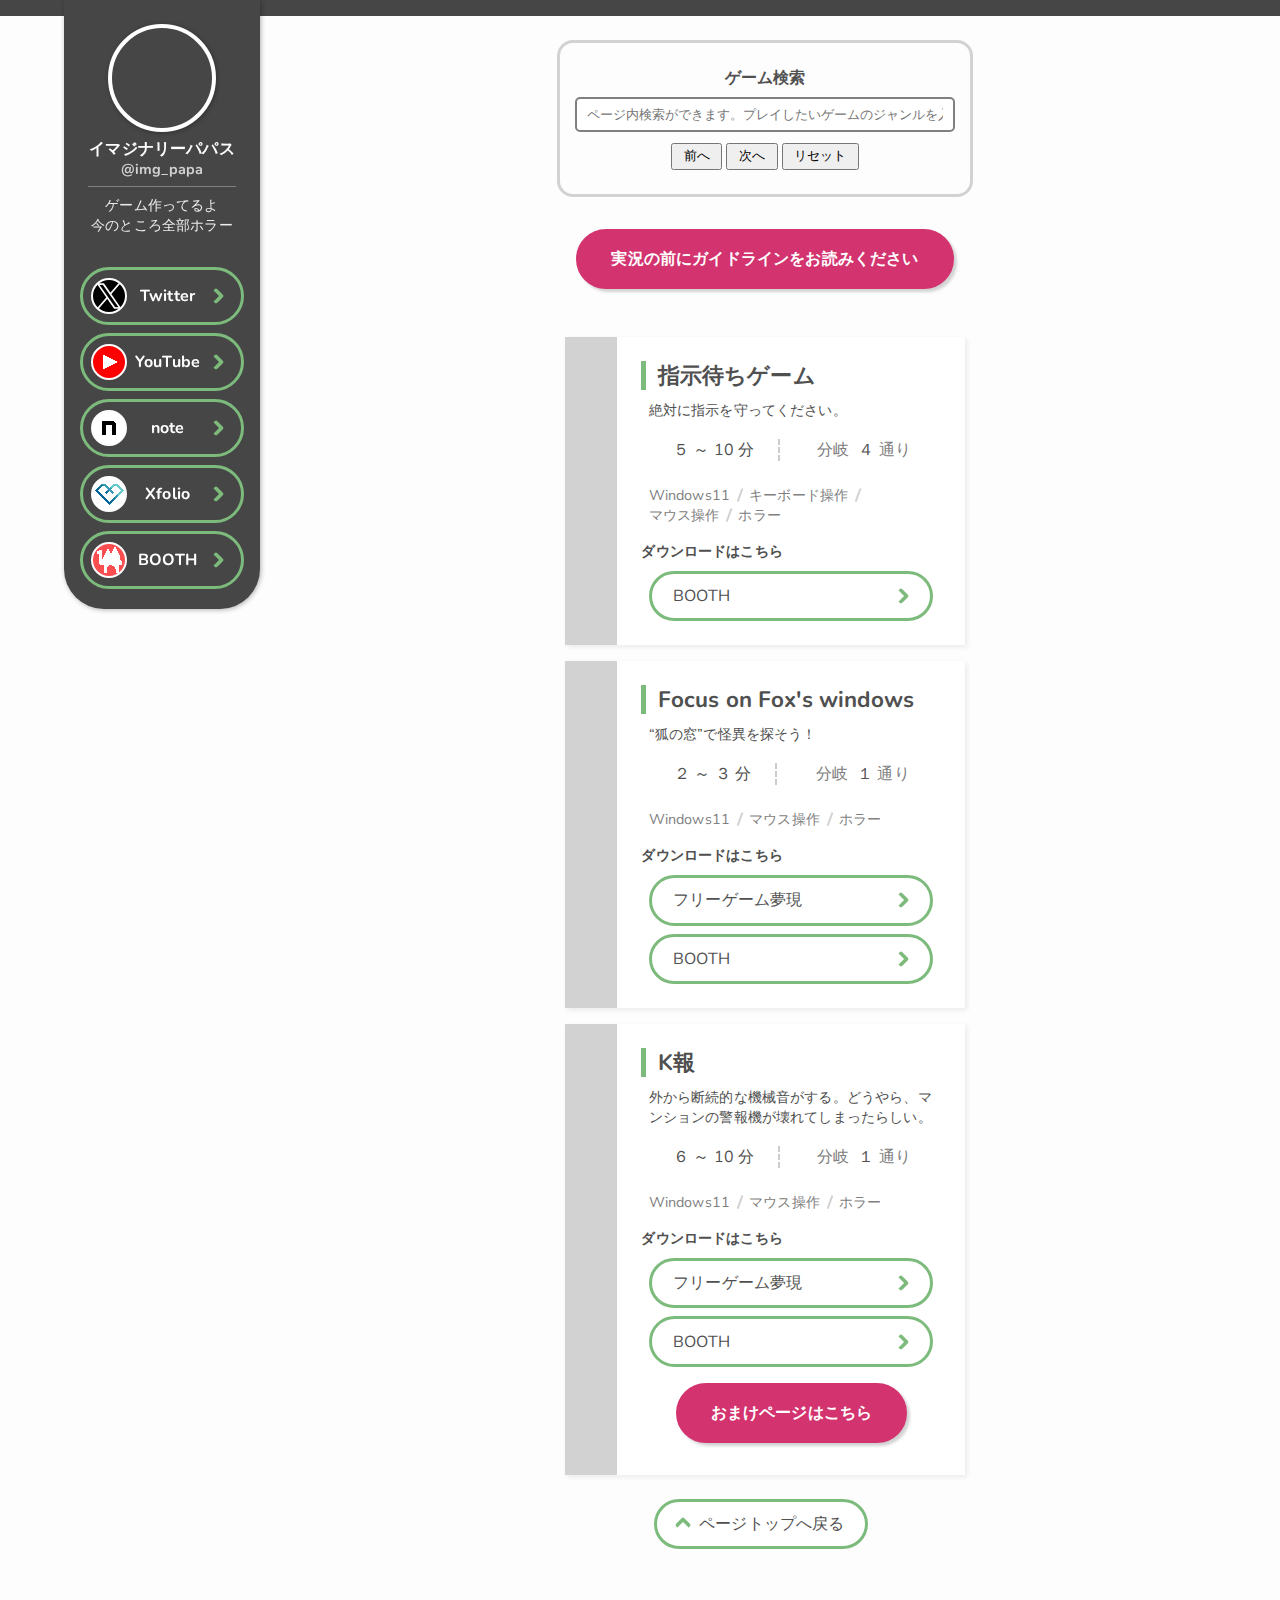
==== index.html @ 30414af4 "Update index.html" ====
<!DOCTYPE html>
<html lang="ja">
<head>
<title>イマジナリーパパス - フリーゲーム総合ガイドライン</title>
<meta charset="utf-8">
<meta name="viewport" content="widrh=device-widrh,initial-scale=1">
<link rel="stylesheet" href="common.css">
<style>
    
    /*@import url('https://fonts.googleapis.com/css2?family=Darumadrop+One&display=swap');*/
    
    * {
        margin: 0;
        padding: 0;
        list-style: none;
    }
    aaa {
        line-height: 1.6;
        letter-spacing: 0.05em;
        font-family: "Montserrat", sans-serif;
        font-optical-sizing: auto;
        font-style: normal;
        font-size: 0.98em;
        color: var(--c-black);
    }
    
    /* 共通設定 */
    
    .tag {
        display: flex;
        align-items: center;
    }
    header h1:before,
    main h2:before {
        content: "";
        display: block;
    }
    
    body {
        text-align: center;
        color: var(--c-font);
    }
    
    #wrap {
        margin: auto;
        border-top: 1em solid var(--c-dark);
    }
    
    header,
    header h1:before {
        box-shadow: 1px 1px 5px rgba(0,0,0,0.3);
    }
    header {
        max-width: 200px;
        padding: 1em 1em 1.3em;
        border-radius: 0 0 40px 40px;
        background: var(--c-dark);
    }
    header hgroup {
        margin: 0 0.5em 2em;
    }
    header h1 {
        line-height: 1.2em;
        font-size: 1em;
        color: var(--c-base);
    }
    header h1:before {
        width: 100px;
        height: 100px;
        margin: 0.5em auto;
        border: 4px solid #fff;
        border-radius: 100px;
        background-image: url(img/myicon_sns.png);
        background-size: 100%;
        background-repeat: no-repeat;
        background-position: center center;
    }
    header h2 {
        margin-bottom: 0.5em;
        font-size: 0.9em;
        color: var(--c-gray);
    }
    header hgroup p {
        padding-top: 0.5em;
        border-top: 1px solid var(--c-dk-gray);
        font-size: 0.9em;
        color: var(--c-lt-gray);
    }
    header a {
        color: #fff;
    }
    
    main {
        max-width: 1200px;
    }
    main h2 {
        margin: 2em 1em 1em;
    }
    main h2 span {
        margin: 2px;
        padding: 0 0.35em 0.25em;
        width: 50px;
        height: 50px;
        border-radius: 5px;
        line-height: 1em;
        font-size: 1.2em;
        font-weight: normal;
        font-family: "Darumadrop One", sans-serif;
        color: var(--c-base);
        background: var(--c-font);
    }
    
    main h3 {
        font-size: 1em;
        margin-bottom: 0.5em;
    }
    
    
    /* games 内 */
    
    #games article {
        display: flex;
        justify-content: flex-end;
        margin: 1em;
        text-align: left;
        box-shadow: 2px 2px 5px var(--c-lt-gray);
        background: var(--c-gray);
        background-size: auto 100%;
        background-repeat: no-repeat;
        background-position: top left;
    }
    #games article > section {
        flex: 0 0 300px;
        padding: 1.5em 1.5em 1em;
        background: #fff;
    }
    #games article h3 {
        margin-bottom: 0.3em;
        padding: 0 0.5em;
        line-height: 1.3em;
        font-size: 1.4em;
        border-left: 5px solid var(--c-main);
    }
    #games hgroup p {
        padding: 0.2em 0.5em;
        font-size: 0.9em;
    }
    #games a {
        text-decoration: none;
    }
    
    
    /* games内専用タグ */
    
    .search {
        margin: 1.5em 0.5em 1em;
        padding: 1.5em 0.5em;
        border: 3px solid var(--c-gray);
        border-radius: 1em;
    }
    input[type="text"] {
        display: inline-block;
        width: 90%;
        margin: 0 auto 0.8em;
        padding: 0.6em 0.8em;
        border: 2px solid var(--c-dk-gray);
        border-radius: 5px;
    }
    button {
        padding: 0.2em 0.8em;
    }
    
    .flex {
        display: flex;
        justify-content: space-around;
        margin: 0.2em 0 0;
        padding: 0.5em 1.5em 0.5em 0;
    }
    .flex p:first-child {
        border-right: 2px dashed #ccc;
        padding-right: 1.5em;
    }
    
    .time,
    .ending {
        margin: 0.3em;
        background-repeat: no-repeat;
        background-size: 16px;
        background-position: left center;
    }
    .time {
        padding-left: 25px;
        background-image: url(img/icon_time.png);
    }
    .ending {
        display: block;
        padding-left: 24px;
        background-image: url(img/icon_route.png);
    }
    .ending:before,
    .ending:after {
        display: inline-block;
        font-weight: normal;
        color: var(--c-dk-gray);
    }
    .ending:before {
        content: "分岐";
        margin-right: 0.5em;
        transform: scale(1,1);
    }
    .ending:after {
        content: "通り";
        margin-left: 0.3em;
    }
    
    .tag {
        flex-wrap: wrap;
        margin: 0.8em 0.5em;
        color: var(--c-dk-gray);
        font-size: 0.9em;
    }
    .tag li:not(:last-child):after {
        content: "";
        display: inline-block;
        width: 1.8px;
        height: 1em;
        position: relative;
        top: -1.5px;
        transform: rotate(20deg);
/*      width: 6px;
        height: 6px;
        border-radius: 2em;
*/      vertical-align: middle;
        margin: 0 0.6em;
        background: var(--c-gray);
    }
    
    .dl {
        margin-top: 1em;
    }
    .dl:before {
        content: "ダウンロードはこちら";
        display: block;
        margin-bottom: 0.7em;
        font-weight: bold;
        font-size: 0.9em;
    }
    
    .center {
        margin: 1em 0.5em;
        text-align: center;
    }
    
    /* PC向け */
    @media (min-width: 750px) {

        #wrap {
            display: flex;
            flex-wrap: wrap;
            justify-content: center;
            align-items: stretch;
            align-content: flex-start;
            margin: auto;
        }
        main {
            margin-left: 250px;
        }
        header {
            position: fixed;
            top: 0;
            left: 5%;
        }
        
    }
    
    /* スマートフォン向け */
    @media (max-width: 749px) {
        
        header, main {
                margin: auto;
        }
        
    }
    
    
    /* ここから下は以下のサイト様で配布されているスクリプトを利用させていただいております。
    
    【みんなの知識 ちょっと便利帳】
    https://www.benricho.org/Tips/ctrl_F/highlight_inpage/
    
    ページ内検索を自サイトに設置する方法 - How to Implement In-Page Search on Your Web Page. ヒットしたテキストをハイライト表示・対象の文字へスクロール
    
    */
    
    .highlight {
        font-weight: bold;
        color: var(--c-accent);
        background-color: #ffff99;
        margin: 0 0.3em;
        padding: 0.3em 0.6em;
    }
    .current {
        outline: 2px solid var(--c-accent);
    }
    
</style>
</head>
<body>
    
    <div id="wrap">

        <header>
            
            <hgroup>
                <h1>イマジナリーパパス</h1>
                <h2>@img_papa</h2>
                <p>ゲーム作ってるよ<br>今のところ全部ホラー</p>
            </hgroup>
            
            <nav>
                
                <a href="https://x.com/img_papa" target="_blank" class="link_i">
                    <div class="icon" style="background-image:url('img/logo-twitter_white.png')"></div>
                    <p>Twitter</p>
                </a>

                <a href="https://www.youtube.com/@img_papa" target="_blank" class="link_i">
                    <div class="icon" style="background-image:url('img/links_icon_youtube.png')"></div>
                    <p>YouTube</p>
                </a>

                <a href="https://note.com/img_papa" target="_blank" class="link_i">
                    <div class="icon" style="background-image:url('img/links_icon_note.png')"></div>
                    <p>note</p>
                </a>
                
                <a href="https://xfolio.jp/portfolio/img_papa" target="_blank" class="link_i">
                    <div class="icon" style="background-image:url('img/links_icon_xfolio.png')"></div><p>Xfolio</p>
                </a>
                
                <a href="https://img-papa.booth.pm/" target="_blank" class="link_i">
                    <div class="icon" style="background-image:url('img/links_icon_booth.png')"></div>
                    <p>BOOTH</p>
                </a>
            </nav>
            
        </header>

        <main>
            
            <!--h2><span>ゲ</span><span>ー</span><span>ム</span></h2-->
            
            <section class="search">
                <h3>ゲーム検索</h3>
                <input type="text" id="searchTerm" placeholder="ページ内検索ができます。プレイしたいゲームのジャンルを入力してください。">
                <button onclick="nextHighlight()">前へ</button>
                <button onclick="previousHighlight()">次へ</button>
                <button onclick="resetSearch()">リセット</button>
            </section>
            
            <section>
                <a href="https://img-papa.github.io/games/guide.html" target="_blank" class="link_sp" style="margin:1em auto 2em;">実況の前にガイドラインをお読みください</a>
            </section>
            
            <div id="games">
                
                <article>
                    <section>
                        
                        <hgroup>
                            <h3>指示待ちゲーム</h3>
                            <p>絶対に指示を守ってください。</p>
                        </hgroup>
                        
                        <div class="flex">
                            <p class="time">５ ～ 10 分</p>
                            <p class="ending">４</p>
                        </div>
                        
                        <ul class="tag">
                            <li>Windows11</li><li>キーボード操作</li><li>マウス操作</li><li>ホラー</li>
                        </ul>
                        
                        <ul class="dl">
                            <li><a href="https://img-papa.booth.pm/items/6409614" target="_blank" class="link_r">BOOTH</a></li>
                        </ul>
                        
                    </section>
                </article>

                <article style="background-image:url(img/games_fofw.png);">
                    <section>
                        <hgroup>
                            <h3>Focus on Fox's windows</h3>
                            <p>“狐の窓”で怪異を探そう！</p>
                        </hgroup>
                        
                        <div class="flex">
                            <p class="time">２ ～ ３ 分</p>
                            <p class="ending">１</p>
                        </div>
                        
                        <ul class="tag">
                            <li>Windows11</li><li>マウス操作</li><li>ホラー</li>
                        </ul>
                        <ul class="dl">
                            <li><a href="https://freegame-mugen.jp/adventure/game_13163.html" target="_blank" class="link_r">フリーゲーム夢現</a></li>
                            <li><a href="https://img-papa.booth.pm/items/6409614" target="_blank" class="link_r">BOOTH</a></li>
                        </ul>
                    </section>
                </article>

                <article style="background-image:url(img/games_k-alert.png);">
                    <section>
                        
                        <hgroup>
                            <h3>K報</h3>
                            <p>外から断続的な機械音がする。どうやら、マンションの警報機が壊れてしまったらしい。</p>
                        </hgroup>
                        
                        <div class="flex">
                            <p class="time">６ ～ 10 分</p>
                            <p class="ending">１</p>
                        </div>
                        
                        <ul class="tag">
                            <li>Windows11</li><li>マウス操作</li><li>ホラー</li>
                        </ul>
                        
                        <ul class="dl">
                            <li><a href="https://freegame-mugen.jp/adventure/game_13045.html" target="_blank" class="link_r">フリーゲーム夢現</a></li>
                            <li><a href="https://img-papa.booth.pm/items/6272406" target="_blank" class="link_r">BOOTH</a></li>
                        </ul>
                        
                        <p class="center">
                            <a href="https://img-papa.github.io/games/alert/" target="_blank" class="link_sp">おまけページはこちら</a>
                        </p>
                        
                    </section>
                </article>
            </div>
            
            <a href="#" class="link_t" style="margin-bottom:5em;">ページトップへ戻る</a>
            
        </main>
        
    </div>
    
    
    
    
    
    
    
    
    
    
<script>
    let highlights = [];            // ハイライトされた要素を格納する配列
    let currentIndex = -1;          // 現在のハイライト位置を示すインデックス
    let lastSearchTerm = '';        // 最後に検索された語句を保持する変数
    let searchTimer = null;         // 入力変更後に検索を遅延させるためのタイマー
    let isComposing = false;        // 入力中の状態を保持
    let caseSensitive = false;      // 大文字小文字の区別フラグ（デフォルトは区別しない）

    /**
     * 特殊文字をエスケープする関数
     * @param {string} string - エスケープする文字列
     * @returns {string} - エスケープされた文字列
     */
    function escapeRegExp(string) {
        return string.replace(/[.*+?^${}()|[\]\\]/g, '\\$&');
    }

    /**
     * 検索を実行し、マッチしたテキストをハイライトする関数
     * @param {string} searchTerm - 検索語
     */
    function search(searchTerm) {
        if (!searchTerm || searchTerm === lastSearchTerm) return;

        lastSearchTerm = searchTerm;
        resetHighlights();

        searchTerm = escapeRegExp(searchTerm);

        const content = document.getElementById('games');
        searchAndHighlight(content, searchTerm);

        if (highlights.length > 0) {
            currentIndex = 0;
            scrollToHighlight(currentIndex);
        }

        document.getElementById('searchTerm').focus();
    }

    /**
     * テキストノード内で検索語を見つけてハイライトする関数
     * @param {Node} element - 検索対象のノード
     * @param {string} searchTerm - 検索語
     */
    function searchAndHighlight(element, searchTerm) {
        if (element.nodeType === 3) { // テキストノード
            const regex = new RegExp(searchTerm, caseSensitive ? 'g' : 'gi');
            const matches = element.textContent.match(regex);
            if (matches) {
                const parent = element.parentNode;
                const fragment = document.createDocumentFragment();
                let lastIndex = 0;
                matches.forEach(match => {
                    const matchStart = element.textContent.indexOf(match, lastIndex);
                    const matchEnd = matchStart + match.length;

                    fragment.appendChild(document.createTextNode(element.textContent.slice(lastIndex, matchStart)));

                    const span = document.createElement('span');
                    span.className = 'highlight';
                    span.textContent = match;
                    fragment.appendChild(span);

                    lastIndex = matchEnd;
                    highlights.push(span);
                });

                fragment.appendChild(document.createTextNode(element.textContent.slice(lastIndex)));
                parent.replaceChild(fragment, element);
            }
        } else {
            Array.from(element.childNodes).forEach(child => searchAndHighlight(child, searchTerm));
        }
    }

    /**
     * 現在のハイライト要素にスクロールする関数
     * @param {number} index - ハイライト要素のインデックス
     */
    function scrollToHighlight(index) {
        if (highlights.length > 0) {
            highlights.forEach(el => el.classList.remove('current'));
            highlights[index].classList.add('current');
            highlights[index].scrollIntoView({ behavior: 'smooth', block: 'center' });
        }
    }

    /**
     * 次のハイライトに移動する関数
     */
    function nextHighlight() {
        if (highlights.length > 0) {
            currentIndex = (currentIndex + 1) % highlights.length;
            scrollToHighlight(currentIndex);
        }
    }

    /**
     * 前のハイライトに移動する関数
     */
    function previousHighlight() {
        if (highlights.length > 0) {
            currentIndex = (currentIndex - 1 + highlights.length) % highlights.length;
            scrollToHighlight(currentIndex);
        }
    }

    /**
     * ハイライトをリセットする関数
     */
    function resetHighlights() {
        highlights.forEach(el => {
            el.outerHTML = el.innerHTML;
        });
        highlights = [];
        currentIndex = -1;
        lastSearchTerm = '';
    }

    /**
     * 検索をリセットし、入力枠にスクロールする関数
     */
    function resetSearch() {
        resetHighlights();
        document.getElementById('searchTerm').value = '';
        scrollToSearchInput();
    }

    /**
     * 入力枠にスクロールする関数
     */
    function scrollToSearchInput() {
        const searchInput = document.getElementById('searchTerm');
        searchInput.scrollIntoView({ behavior: 'smooth', block: 'center' });
        searchInput.focus(); // 入力枠にフォーカスも合わせる
    }

    /**
     * 検索の処理を実行する関数
     */
    function handleSearch() {
        const searchTerm = document.getElementById('searchTerm').value;

        // 検索語句が空の場合にリセットし、入力枠にスクロールする
        if (searchTerm === '') {
            resetSearch();
            return;
        }

        if (searchTerm && searchTerm !== lastSearchTerm) {
            search(searchTerm);

            if (highlights.length === 0) {
                scrollToSearchInput();
            }
        }
    }

    document.getElementById('searchTerm').addEventListener('keydown', function(e) {
        if (e.key === 'Enter') {
            e.preventDefault();
            const searchTerm = this.value;
            if (searchTerm) {
                if (currentIndex === -1) {
                    handleSearch();
                } else {
                    nextHighlight();
                }
            }
        }
    });

    document.getElementById('searchTerm').addEventListener('input', function() {
        if (searchTimer) clearTimeout(searchTimer);
        if (!isComposing) {
            searchTimer = setTimeout(handleSearch, 500);
        }
    });

    document.getElementById('searchTerm').addEventListener('compositionstart', function() {
        isComposing = true;
    });

    document.getElementById('searchTerm').addEventListener('compositionend', function() {
        isComposing = false;
        handleSearch();
    });

    document.querySelectorAll('input[name="caseOption"]').forEach(radio => {
        radio.addEventListener('change', handleCaseOptionChange);
    });

    /**
     * 大文字小文字の区別設定を変更する関数
     */
    function handleCaseOptionChange() {
        caseSensitive = document.querySelector('input[name="caseOption"]:checked').value === 'sensitive';
        search(document.getElementById('searchTerm').value);
    }
</script>
</body>
---- common.css ----
@import url('https://fonts.googleapis.com/css2?family=Nunito:ital,wght@0,200..1000;1,200..1000&display=swap');

:root {
    
    /* basic */
    --c-font:    rgb(80,80,80);
    --c-base:    rgb(253,253,253);
    
    --c-dark:    rgb(70,70,70);
    --c-dk-gray: rgb(128,128,128);
    --c-gray:    rgb(210,210,210);
    --c-lt-gray: rgb(235,235,235);
    --c-border:  rgb(220,220,220);
    
    /* color */
    --c-main: #7DBB7C;
    --c-sub: #BA8B40;
    --c-accent: #D3336F;
    --c-back: #FDEFF2;
}

* {
    margin: 0;
    padding: 0;
}

.bs {
    box-sizing: border-box;
}

.dot {
    image-rendering: pixelated;
}

body {
    font-family: "Nunito", "Noto Sans JP", sans-serif;
    font-weight: normal;
    font-style: normal;
    font-optical-sizing: auto;
    letter-spacing: 0.01em;
    color: var(--c-font);
    background: var(--c-base);
}

a, a:hover,
a:hover:before,
a:hover:after {
    transition : all 0.2s;
}
a {
    color: var(--c-font);
}


/* テキスト装飾 */

strong {
    color: var(--c-accent);
}

.link_sp,
.link_l,
.link_r,
.link_t,
.link_i {
    display: inline-block;
}

/* 強調リンク */
    
.link_sp {
    margin: auto;
    padding: 1em 2em;
    border: 3px solid var(--c-accent);
    border-radius: 10em;
    font-weight: bold;
    text-decoration: none;
    color: #fff;
    box-shadow: 3px 3px 3px var(--c-gray);
    background: var(--c-accent);
}
.link_sp:hover {
    color: var(--c-accent);
    background: var(--c-base);
}
.link_sp:active {
    color: var(--c-gray);
    border-color: var(--c-gray);
    background: var(--c-base);
}

/* 矢印リンク */

.link_l,
.link_r,
.link_t {
    margin: 0.5em;
    padding: 0.7em 1.3em;
    border-radius: 10em;
    border: 3px solid var(--c-main);
    background: #fff;
    text-decoration: none;
}
.link_l {
    margin-left: 1em;
}
.link_r,
.link_i {
    display: flex;
    align-items: center;
    justify-content: space-between;
}
.link_t {
    margin-right: 1em;
}
.link_l:hover,
.link_r:hover,
.link_t:hover {
    color: var(--c-dark);
    border: 3px solid var(--c-lt-gray);
    background: var(--c-lt-gray);
}
.link_l:hover:before,
.link_r:hover:after,
.link_t:hover:before {
    position: relative;
    border-color: var(--c-accent);
}

.link_l:hover:before {
    left: -1px;
}
.link_r:hover:after {
    left: 0;
}
.link_t:hover:before {
    top: -1px;
}

.link_l:active,
.link_r:active,
.link_t:active {
    color: var(--c-dk-gray);
    border: 3px solid var(--c-gray);
    background: var(--c-base);
}
.link_l:active:before,
.link_r:active:after,
.link_t:active:before {
    border-color: var(--c-gray);
}
.link_l:before,
.link_r:after,
.link_t:before,
.link_i:after {
    content: "";
    display: inline-block;
    width: 0.5em;
    height: 0.5em;
    color: #999;
    border-top: 4px solid var(--c-main);
    border-left: 4px solid var(--c-main);
    border-radius: 3px;
}
.link_l:before {
    margin-right: 0.7em;
    transform: rotate(-45deg);
    position: relative;
    top: -1.5px;
    left: 2px;
}
.link_r:after,
.link_i:after {
    margin-left: 0.8em;
    transform: rotate(135deg);
    position: relative;
    left: -3px;
}
.link_t:before {
    margin-right: 0.6em;
    position: relative;
    top: 2px;
    transform: rotate(45deg);
}

.link_i {
    display: flex;
    margin-top: 0.5em;
    padding-right: 1em;
    font-weight: bold;
    text-decoration: none;
    border: 3px solid var(--c-main);
    border-radius: 50px;
}
.link_i:after {
    border-color: var(--c-main);
}
.link_i:hover {
    border-color: var(--c-accent);
}
.link_i:hover:after {
    border-color: var(--c-accent);
}
.link_i:active {
    border-color: var(--c-dk-gray);
}
.link_i:active:after {
    border-color: var(--c-dk-gray);
}
.link_i div {
    flex: 0 0 32px;
}

.icon {
    margin: 8px;
    width: 32px;
    height: 32px;
    border: 2px solid var(--c-base);
    border-radius: 50px;
    background-size: 100%;
    background-repeat: no-repeat;
}
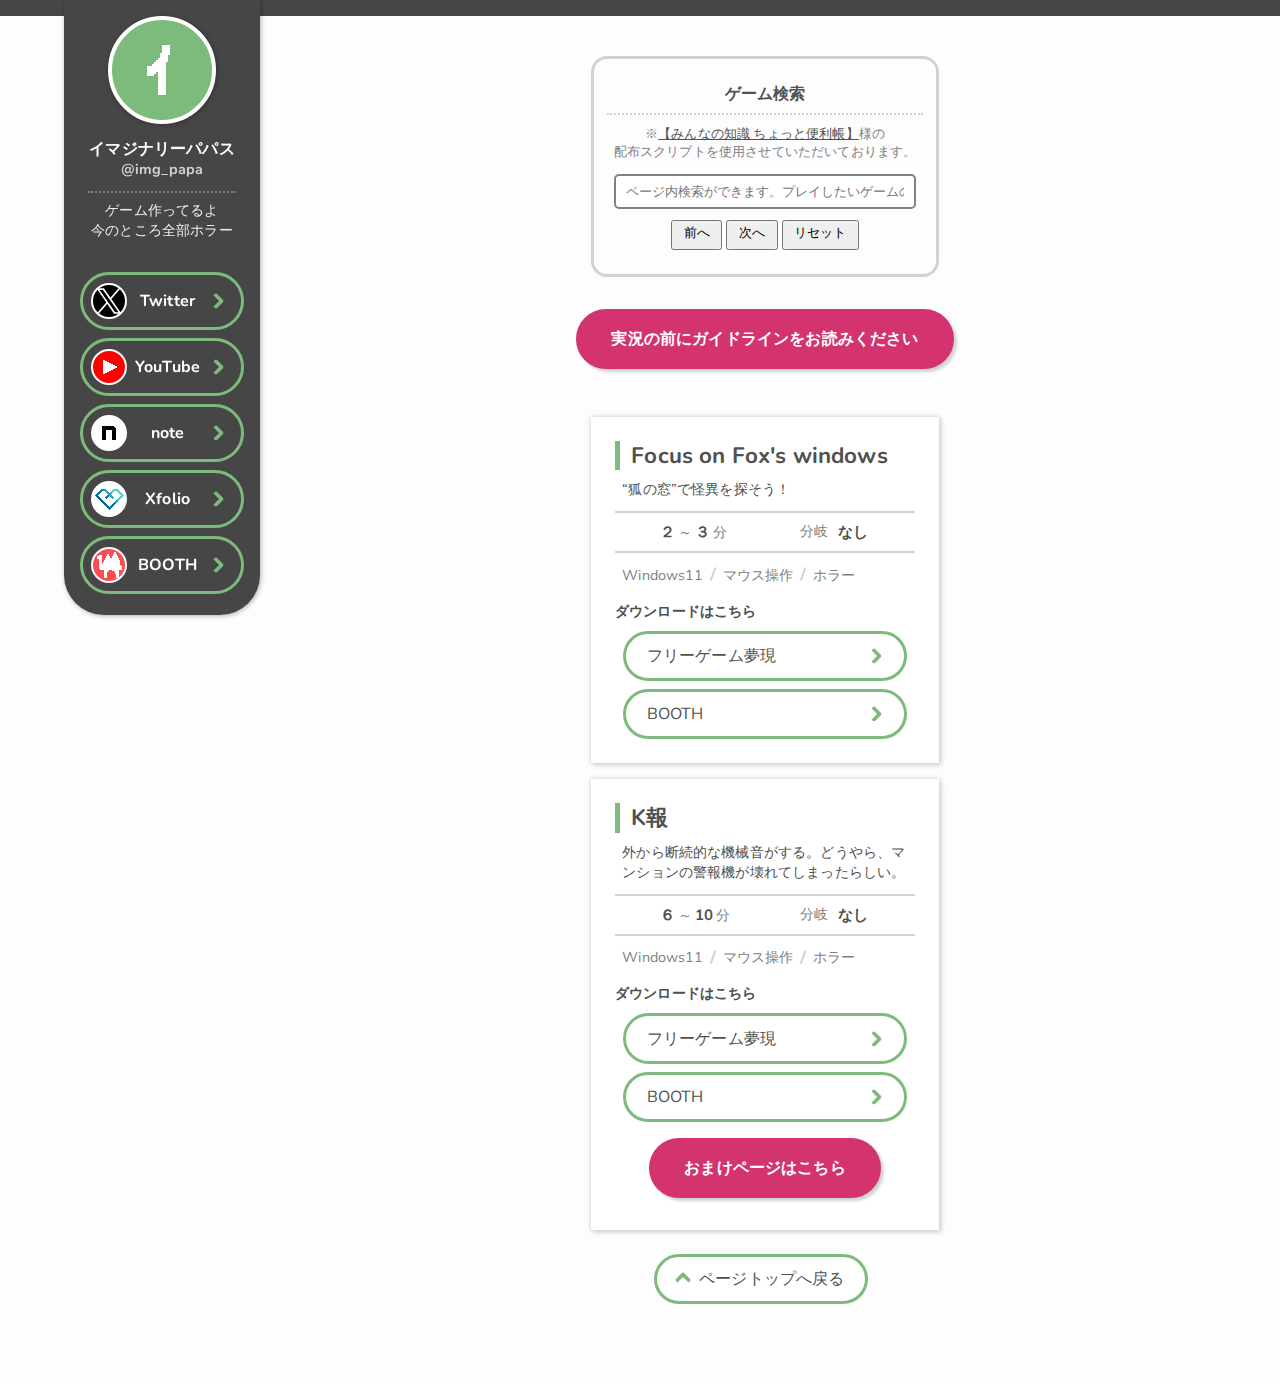
==== commit 2f96e067: "Update index.html" ====
--- a/index.html
+++ b/index.html
@@ -67,22 +67,23 @@
     header h1:before {
         width: 100px;
         height: 100px;
-        margin: 0.5em auto;
+        margin: 0em auto 1em;
         border: 4px solid #fff;
         border-radius: 100px;
-        background-image: url(img/myicon_sns.png);
+        image-rendering: pixelated;
+        background-image: url(img/myicon.png);
         background-size: 100%;
         background-repeat: no-repeat;
         background-position: center center;
     }
     header h2 {
-        margin-bottom: 0.5em;
+        margin-bottom: 0.8em;
         font-size: 0.9em;
         color: var(--c-gray);
     }
     header hgroup p {
         padding-top: 0.5em;
-        border-top: 1px solid var(--c-dk-gray);
+        border-top: 2px dotted var(--c-dk-gray);
         font-size: 0.9em;
         color: var(--c-lt-gray);
     }
@@ -115,22 +116,44 @@
         margin-bottom: 0.5em;
     }
     
+    .search {
+        margin: 2.5em 1em 1em;
+        padding: 1.5em 0.5em;
+        border: 3px solid var(--c-gray);
+        border-radius: 1em;
+    }
+    .search p {
+        display: inline-block;
+        margin: 0 auto;
+        padding: 0.8em 0.5em 1em;
+        font-size: 0.8em;
+        border-top: 2px dotted var(--c-gray);
+        color: var(--c-dk-gray);
+    }
+    
+    input[type="text"] {
+        display: block;
+        width: 85%;
+        margin: 0 auto 0.8em;
+        padding: 0.6em 0.8em;
+        border: 2px solid var(--c-dk-gray);
+        border-radius: 5px;
+    }
+    button {
+        padding: 0.2em 0.8em 0.4em;
+    }
     
     /* games 内 */
     
     #games article {
-        display: flex;
-        justify-content: flex-end;
         margin: 1em;
         text-align: left;
-        box-shadow: 2px 2px 5px var(--c-lt-gray);
+        box-shadow: 0 0 5px var(--c-gray), 2px 2px 5px var(--c-gray);
         background: var(--c-gray);
-        background-size: auto 100%;
         background-repeat: no-repeat;
         background-position: top left;
     }
     #games article > section {
-        flex: 0 0 300px;
         padding: 1.5em 1.5em 1em;
         background: #fff;
     }
@@ -142,6 +165,7 @@
         border-left: 5px solid var(--c-main);
     }
     #games hgroup p {
+        margin-bottom: 0.6em;
         padding: 0.2em 0.5em;
         font-size: 0.9em;
     }
@@ -149,36 +173,21 @@
         text-decoration: none;
     }
     
-    
-    /* games内専用タグ */
-    
-    .search {
-        margin: 1.5em 0.5em 1em;
-        padding: 1.5em 0.5em;
-        border: 3px solid var(--c-gray);
-        border-radius: 1em;
-    }
-    input[type="text"] {
-        display: inline-block;
-        width: 90%;
-        margin: 0 auto 0.8em;
-        padding: 0.6em 0.8em;
-        border: 2px solid var(--c-dk-gray);
-        border-radius: 5px;
-    }
-    button {
-        padding: 0.2em 0.8em;
-    }
-    
-    .flex {
+    .data {
         display: flex;
-        justify-content: space-around;
-        margin: 0.2em 0 0;
-        padding: 0.5em 1.5em 0.5em 0;
-    }
-    .flex p:first-child {
-        border-right: 2px dashed #ccc;
-        padding-right: 1.5em;
+        padding: 5px 0 5px 0.8em;
+        border-top: 2px solid var(--c-gray);
+        border-bottom: 2px solid var(--c-gray);
+        color: var(--c-dk-gray);
+    }
+    .data p {
+        flex: 1;
+        font-size: 0.85em;
+    }
+    .data b {
+        margin: 0 0.2em;
+        font-size: 1.1em;
+        color: var(--c-font);
     }
     
     .time,
@@ -197,20 +206,14 @@
         padding-left: 24px;
         background-image: url(img/icon_route.png);
     }
-    .ending:before,
-    .ending:after {
+    .ending:before {
         display: inline-block;
         font-weight: normal;
-        color: var(--c-dk-gray);
-    }
-    .ending:before {
         content: "分岐";
+        position: relative;
+        top: -1px;
         margin-right: 0.5em;
         transform: scale(1,1);
-    }
-    .ending:after {
-        content: "通り";
-        margin-left: 0.3em;
     }
     
     .tag {
@@ -271,13 +274,33 @@
             left: 5%;
         }
         
+        #games article {
+            display: flex;
+            justify-content: flex-end;
+            background-size: auto 100%;
+        }
+        #games article > section {
+            flex: 0 0 300px;
+        }
+        
+        .data {
+            justify-content: space-around;
+        }
+        
     }
     
     /* スマートフォン向け */
     @media (max-width: 749px) {
         
         header, main {
-                margin: auto;
+            margin: auto;
+        }
+        
+        #games article {
+            margin: 3em;
+            padding-top: 45%;
+            background-position: top center;
+            background-size: 100%;
         }
         
     }
@@ -352,6 +375,9 @@
             
             <section class="search">
                 <h3>ゲーム検索</h3>
+                <p>
+                    ※<a href="https://www.benricho.org/Tips/ctrl_F/highlight_inpage/" target="_blank">【みんなの知識 ちょっと便利帳】</a>様の<br>配布スクリプトを使用させていただいております。
+                </p>
                 <input type="text" id="searchTerm" placeholder="ページ内検索ができます。プレイしたいゲームのジャンルを入力してください。">
                 <button onclick="nextHighlight()">前へ</button>
                 <button onclick="previousHighlight()">次へ</button>
@@ -364,7 +390,7 @@
             
             <div id="games">
                 
-                <article>
+                <!--article>
                     <section>
                         
                         <hgroup>
@@ -372,7 +398,7 @@
                             <p>絶対に指示を守ってください。</p>
                         </hgroup>
                         
-                        <div class="flex">
+                        <div class="data">
                             <p class="time">５ ～ 10 分</p>
                             <p class="ending">４</p>
                         </div>
@@ -386,7 +412,7 @@
                         </ul>
                         
                     </section>
-                </article>
+                </article-->
 
                 <article style="background-image:url(img/games_fofw.png);">
                     <section>
@@ -395,9 +421,9 @@
                             <p>“狐の窓”で怪異を探そう！</p>
                         </hgroup>
                         
-                        <div class="flex">
-                            <p class="time">２ ～ ３ 分</p>
-                            <p class="ending">１</p>
+                        <div class="data">
+                            <p class="time"><b>２</b>～<b>３</b>分</p>
+                            <p class="ending"><b>なし</b></p>
                         </div>
                         
                         <ul class="tag">
@@ -418,9 +444,9 @@
                             <p>外から断続的な機械音がする。どうやら、マンションの警報機が壊れてしまったらしい。</p>
                         </hgroup>
                         
-                        <div class="flex">
-                            <p class="time">６ ～ 10 分</p>
-                            <p class="ending">１</p>
+                        <div class="data">
+                            <p class="time"><b>６</b>～<b>10</b>分</p>
+                            <p class="ending"><b>なし</b></p>
                         </div>
                         
                         <ul class="tag">
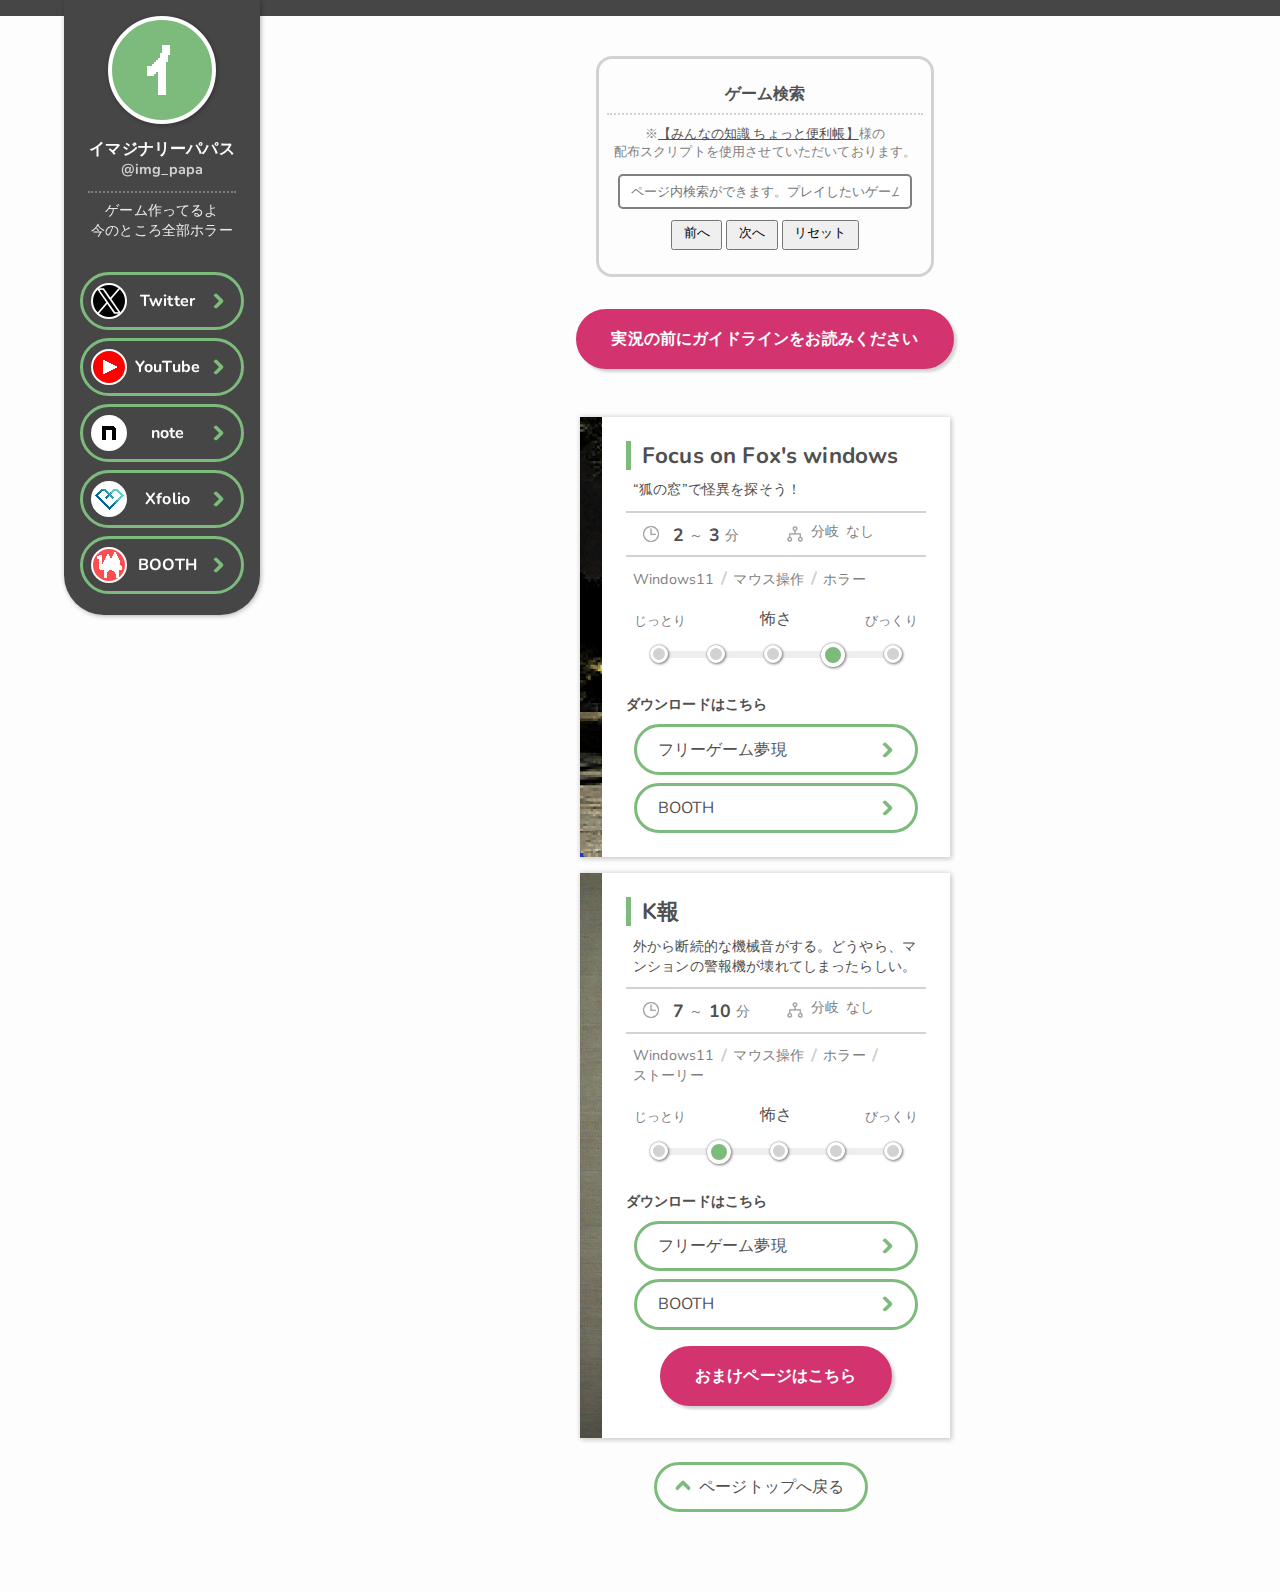
==== commit 78e755a1: "Update index.html" ====
--- a/index.html
+++ b/index.html
@@ -1,13 +1,26 @@
 <!DOCTYPE html>
 <html lang="ja">
 <head>
-<title>イマジナリーパパス - フリーゲーム総合ガイドライン</title>
+<title>イマジナリーパパス - ゲーム制作</title>
 <meta charset="utf-8">
-<meta name="viewport" content="widrh=device-widrh,initial-scale=1">
+
+<meta name="description" content="ゲームを作っています。今のところフリーゲーム／ホラーのみ。" />
+
+<meta property="og:title" content="イマジナリーパパス" />
+<meta property="og:site_name" content="イマジナリーパパス" />
+<meta property="og:url" content="https://img-papa.github.io/games/" />
+<link rel="canonical" href="https://img-papa.github.io/games/" />
+<meta name="twitter:site" content="@img_papa" />
+
+<meta property="og:image" content="img/myicon.png" />
+<link rel="icon" href="img/myicon.png" sizes="62x62" type="image/png" />
+<link rel="apple-touch-icon-precomposed" href="img/myicon.png" />
+
+<meta http-equiv="X-UA-Compatible" content="IE=edge" />
+<meta name="viewport" content="width=device-width,initial-scale=1">
+
 <link rel="stylesheet" href="common.css">
 <style>
-    
-    /*@import url('https://fonts.googleapis.com/css2?family=Darumadrop+One&display=swap');*/
     
     * {
         margin: 0;
@@ -92,7 +105,7 @@
     }
     
     main {
-        max-width: 1200px;
+        max-width: 900px;
     }
     main h2 {
         margin: 2em 1em 1em;
@@ -117,7 +130,7 @@
     }
     
     .search {
-        margin: 2.5em 1em 1em;
+        margin: 2.5em 2em 1em;
         padding: 1.5em 0.5em;
         border: 3px solid var(--c-gray);
         border-radius: 1em;
@@ -143,6 +156,7 @@
         padding: 0.2em 0.8em 0.4em;
     }
     
+    
     /* games 内 */
     
     #games article {
@@ -185,8 +199,10 @@
         font-size: 0.85em;
     }
     .data b {
-        margin: 0 0.2em;
-        font-size: 1.1em;
+        margin: 0 0.3em;
+        position: relative;
+        top: 1px;
+        font-size: 1.3em;
         color: var(--c-font);
     }
     
@@ -201,6 +217,26 @@
         padding-left: 25px;
         background-image: url(img/icon_time.png);
     }
+    .time:hover:after,
+    .ending:hover:after {
+        z-index: 10;
+        white-space: pre;
+        display: block;
+        position: absolute;
+        padding: 0.5em 1em;
+        border-radius: 5px;
+        box-shadow: 1px 1px 3px rgba(0,0,0,0.3);
+        background: rgba(255,255,255,0.9);
+        color: var(--c-accent);
+        -webkit-transition: all 0.2s ease;
+        transition: all 0.2s ease;
+    }
+    .time:hover:after {
+        content: "クリア（分岐ありの場合、第一エンド到達）\Aまでの時間の目安です。";
+    }
+    .ending:hover:after {
+        content: "エンディングまたはルート分岐の数です。";
+    }
     .ending {
         display: block;
         padding-left: 24px;
@@ -210,8 +246,6 @@
         display: inline-block;
         font-weight: normal;
         content: "分岐";
-        position: relative;
-        top: -1px;
         margin-right: 0.5em;
         transform: scale(1,1);
     }
@@ -230,12 +264,58 @@
         position: relative;
         top: -1.5px;
         transform: rotate(20deg);
-/*      width: 6px;
-        height: 6px;
-        border-radius: 2em;
-*/      vertical-align: middle;
+        vertical-align: middle;
         margin: 0 0.6em;
         background: var(--c-gray);
+    }
+    
+    .level {
+        margin: 0 0.5em;
+    }
+    .level ul {
+        display: flex;
+        justify-content: space-between;
+        align-items: flex-end;
+    }
+    .level ul:first-child {
+        margin: 1.2em 0 0.6em;
+    }
+    .level li:not(:nth-child(2)) {
+        font-size: 0.8em;
+        color: var(--c-dk-gray);
+    }
+    .level_bar {
+        justify-content: space-around;
+        align-items: center;
+        margin: 0.5em 1em;
+    }
+    .level:after {
+        display: block;
+        content: "";
+        flex: 1;
+        position: relative;
+        top: -20px;
+        height: 7px;
+        margin: 0 20px;
+        background: #eee;
+    }
+    .level_bar li {
+        display: inline-block;
+        z-index: 10;
+        width: 12px;
+        height: 12px;
+        border: 3px solid #fff;
+        border-radius: 50px;
+        box-shadow: 0 0 2px var(--c-dk-gray), 1px 1px 3px var(--c-dk-gray);
+        background: var(--c-gray);
+    }
+    .level_bar .point {
+        width: 16px;
+        height: 16px;
+        border-width: 4px;
+        position: relative;
+        top: 4px;
+        background: var(--c-main);
     }
     
     .dl {
@@ -254,8 +334,8 @@
         text-align: center;
     }
     
-    /* PC向け */
-    @media (min-width: 750px) {
+    /* 全画面（PC） */
+    @media (min-width: 1000px) {
 
         #wrap {
             display: flex;
@@ -289,21 +369,26 @@
         
     }
     
-    /* スマートフォン向け */
-    @media (max-width: 749px) {
+    /* ウィンドウモード（PC） */
+    @media (max-width: 999px) {
         
         header, main {
             margin: auto;
         }
         
+        main {
+            max-width: 600px;
+        }
+        
         #games article {
             margin: 3em;
-            padding-top: 45%;
+            padding-top: 44.5%;
             background-position: top center;
             background-size: 100%;
         }
         
     }
+    /* スマートフォン向け */
     
     
     /* ここから下は以下のサイト様で配布されているスクリプトを利用させていただいております。
@@ -390,30 +475,6 @@
             
             <div id="games">
                 
-                <!--article>
-                    <section>
-                        
-                        <hgroup>
-                            <h3>指示待ちゲーム</h3>
-                            <p>絶対に指示を守ってください。</p>
-                        </hgroup>
-                        
-                        <div class="data">
-                            <p class="time">５ ～ 10 分</p>
-                            <p class="ending">４</p>
-                        </div>
-                        
-                        <ul class="tag">
-                            <li>Windows11</li><li>キーボード操作</li><li>マウス操作</li><li>ホラー</li>
-                        </ul>
-                        
-                        <ul class="dl">
-                            <li><a href="https://img-papa.booth.pm/items/6409614" target="_blank" class="link_r">BOOTH</a></li>
-                        </ul>
-                        
-                    </section>
-                </article-->
-
                 <article style="background-image:url(img/games_fofw.png);">
                     <section>
                         <hgroup>
@@ -422,12 +483,27 @@
                         </hgroup>
                         
                         <div class="data">
-                            <p class="time"><b>２</b>～<b>３</b>分</p>
-                            <p class="ending"><b>なし</b></p>
+                            <p class="time"><b>2</b>～<b>3</b>分</p>
+                            <p class="ending">なし</p>
                         </div>
                         
                         <ul class="tag">
                             <li>Windows11</li><li>マウス操作</li><li>ホラー</li>
+                        </ul>
+                        
+                        <ul class="level">
+                            <ul>
+                                <li>じっとり</li>
+                                <li>怖さ</li>
+                                <li>びっくり</li>
+                            </ul>
+                            <ul class="level_bar">
+                                <li></li>
+                                <li></li>
+                                <li></li>
+                                <li class="point"></li>
+                                <li></li>
+                            </ul>
                         </ul>
                         <ul class="dl">
                             <li><a href="https://freegame-mugen.jp/adventure/game_13163.html" target="_blank" class="link_r">フリーゲーム夢現</a></li>
@@ -445,12 +521,27 @@
                         </hgroup>
                         
                         <div class="data">
-                            <p class="time"><b>６</b>～<b>10</b>分</p>
-                            <p class="ending"><b>なし</b></p>
+                            <p class="time"><b>7</b>～<b>10</b>分</p>
+                            <p class="ending">なし</p>
                         </div>
                         
                         <ul class="tag">
-                            <li>Windows11</li><li>マウス操作</li><li>ホラー</li>
+                            <li>Windows11</li><li>マウス操作</li><li>ホラー</li><li>ストーリー</li>
+                        </ul>
+                        
+                        <ul class="level">
+                            <ul>
+                                <li>じっとり</li>
+                                <li>怖さ</li>
+                                <li>びっくり</li>
+                            </ul>
+                            <ul class="level_bar">
+                                <li></li>
+                                <li class="point"></li>
+                                <li></li>
+                                <li></li>
+                                <li></li>
+                            </ul>
                         </ul>
                         
                         <ul class="dl">
--- a/common.css
+++ b/common.css
@@ -50,6 +50,10 @@
 }
 a {
     color: var(--c-font);
+}
+a:hover {
+    text-decoration: none;
+    color: var(--c-accent);
 }
 
 
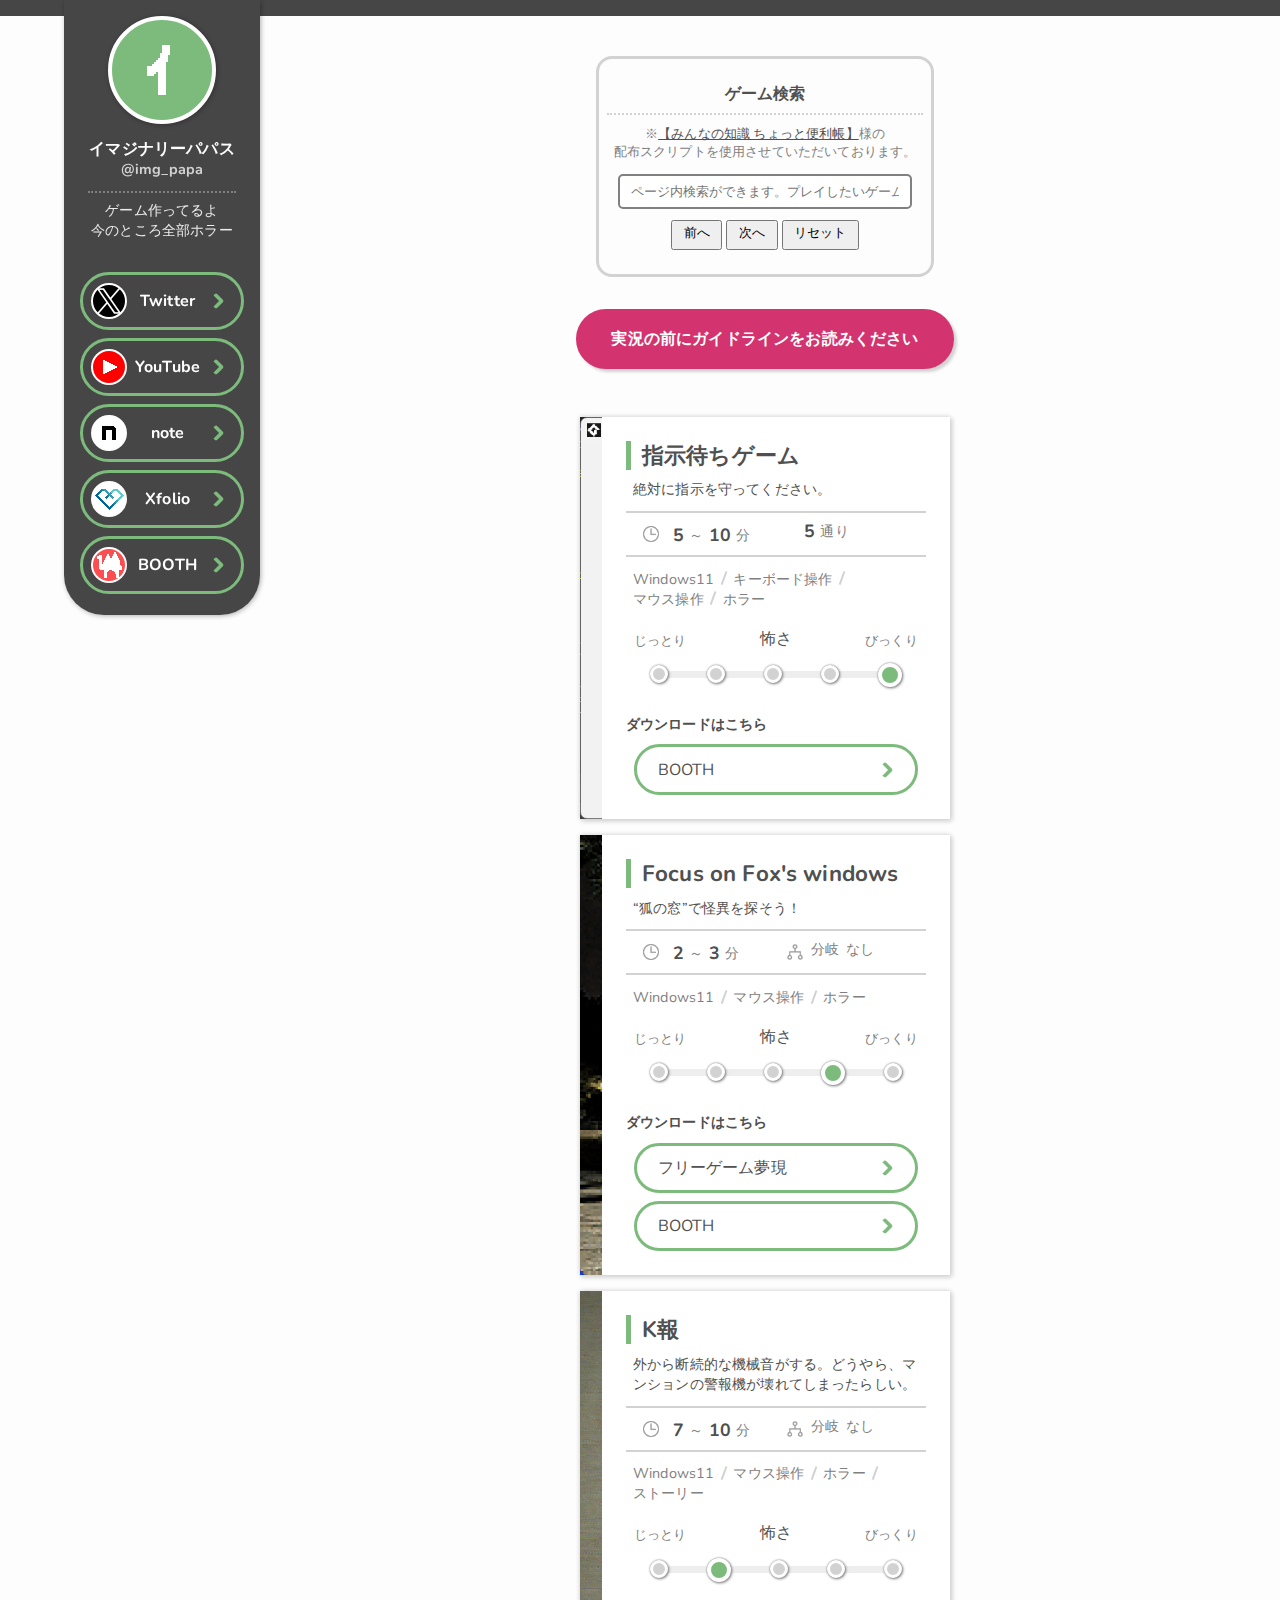
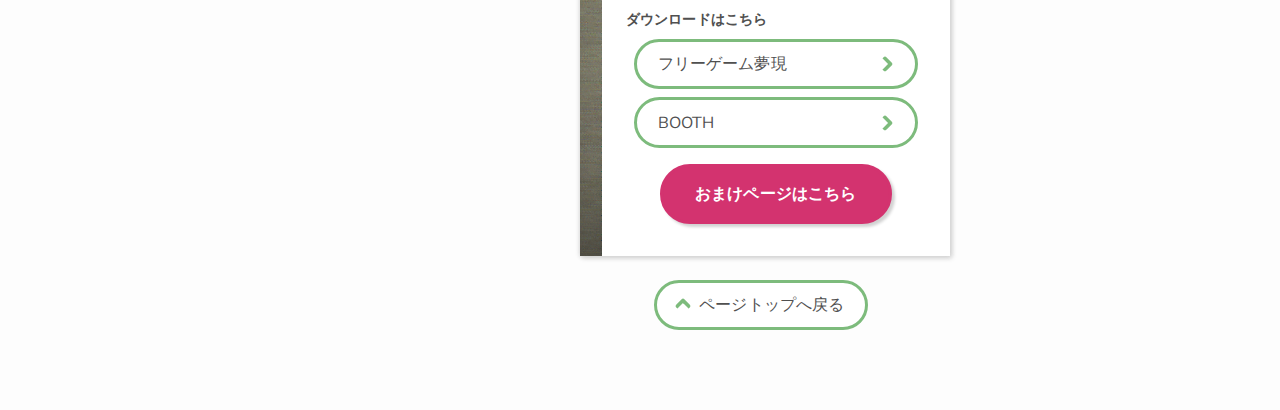
==== commit ebbeceac: "Update index.html" ====
--- a/index.html
+++ b/index.html
@@ -475,6 +475,44 @@
             
             <div id="games">
                 
+                <article style="background-image:url(img/games_rap.png);">
+                    <section>
+                        
+                        <hgroup>
+                            <h3>指示待ちゲーム</h3>
+                            <p>絶対に指示を守ってください。</p>
+                        </hgroup>
+                        
+                        <div class="data">
+                            <p class="time"><b>5</b>～<b>10</b>分</p>
+                            <p class="route"><b>5</b>通り</p>
+                        </div>
+                        
+                        <ul class="tag">
+                            <li>Windows11</li><li>キーボード操作</li><li>マウス操作</li><li>ホラー</li>
+                        </ul>
+                        
+                        <ul class="level">
+                            <ul>
+                                <li>じっとり</li>
+                                <li>怖さ</li>
+                                <li>びっくり</li>
+                            </ul>
+                            <ul class="level_bar">
+                                <li></li>
+                                <li></li>
+                                <li></li>
+                                <li></li>
+                                <li class="point"></li>
+                            </ul>
+                        </ul>
+                        <ul class="dl">
+                            <li><a href="https://img-papa.booth.pm/items/6576498" target="_blank" class="link_r">BOOTH</a></li>
+                        </ul>
+                        
+                    </section>
+                </article>
+                
                 <article style="background-image:url(img/games_fofw.png);">
                     <section>
                         <hgroup>
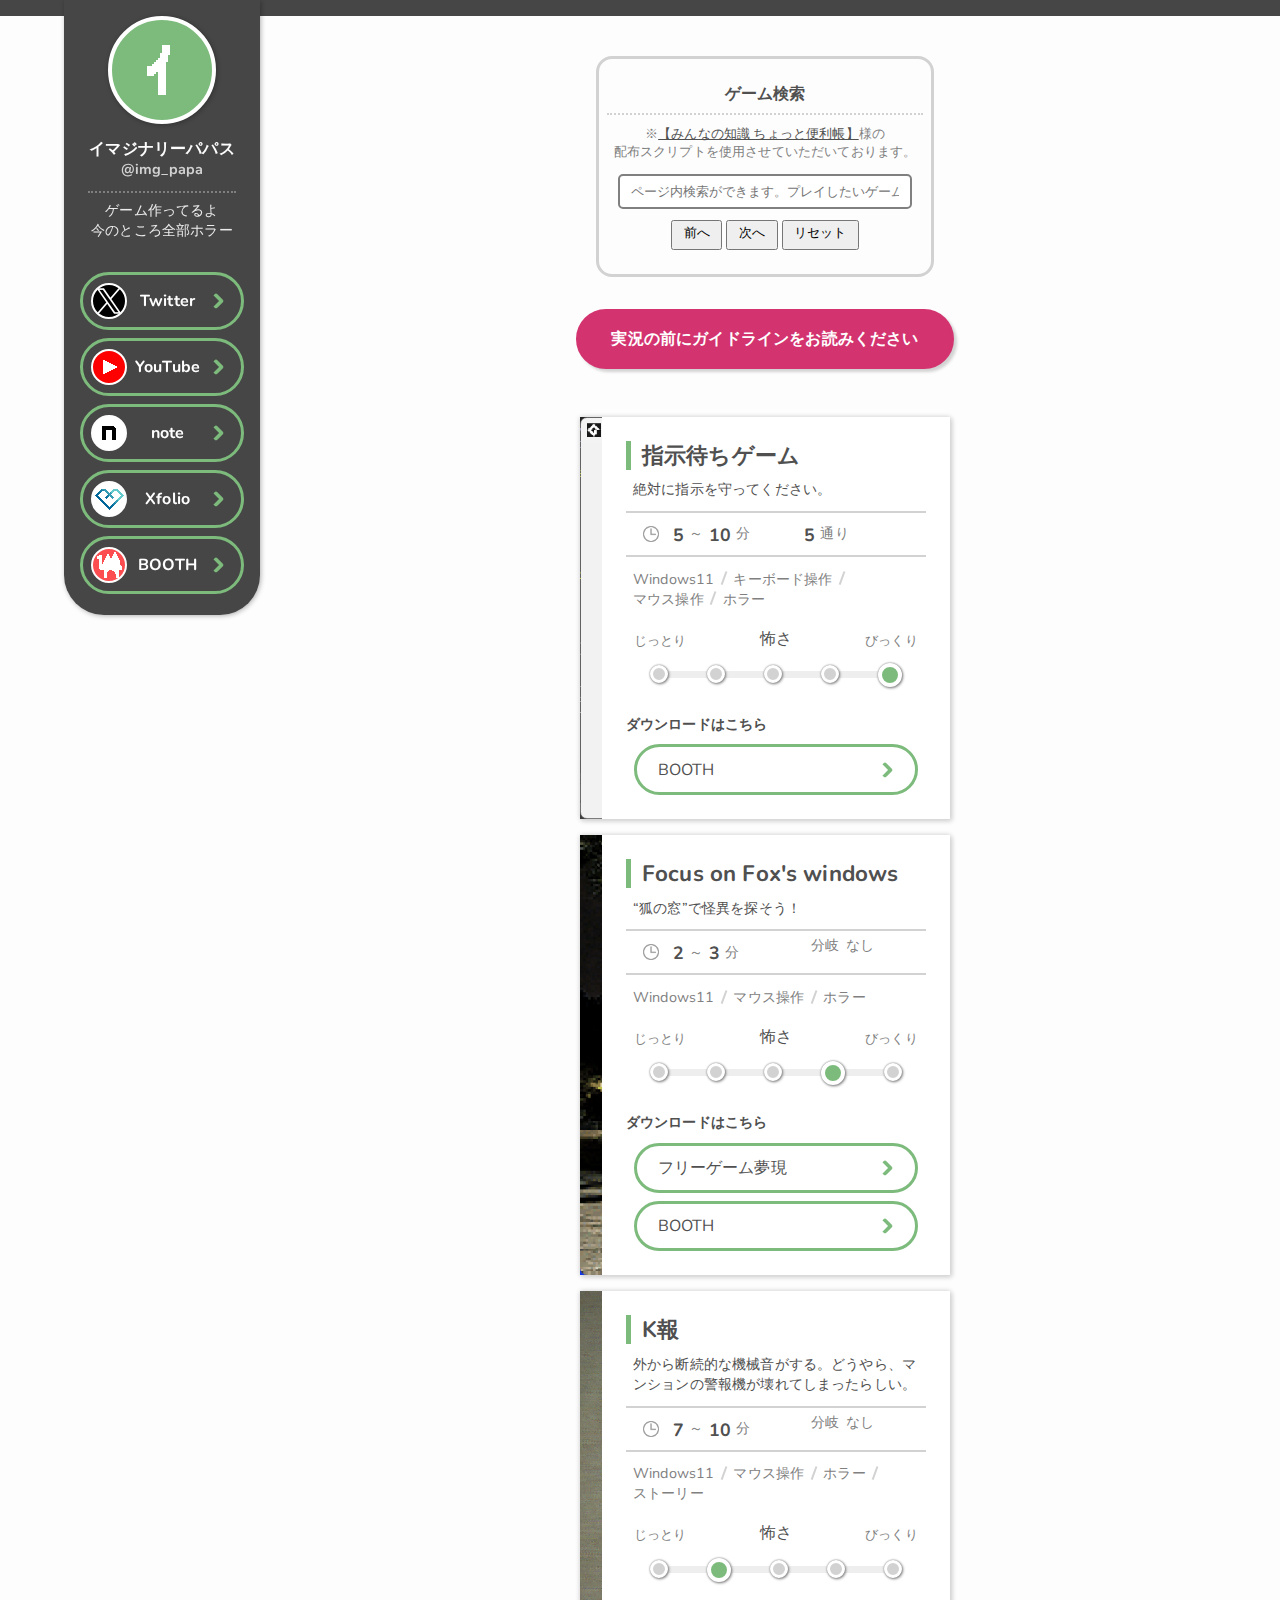
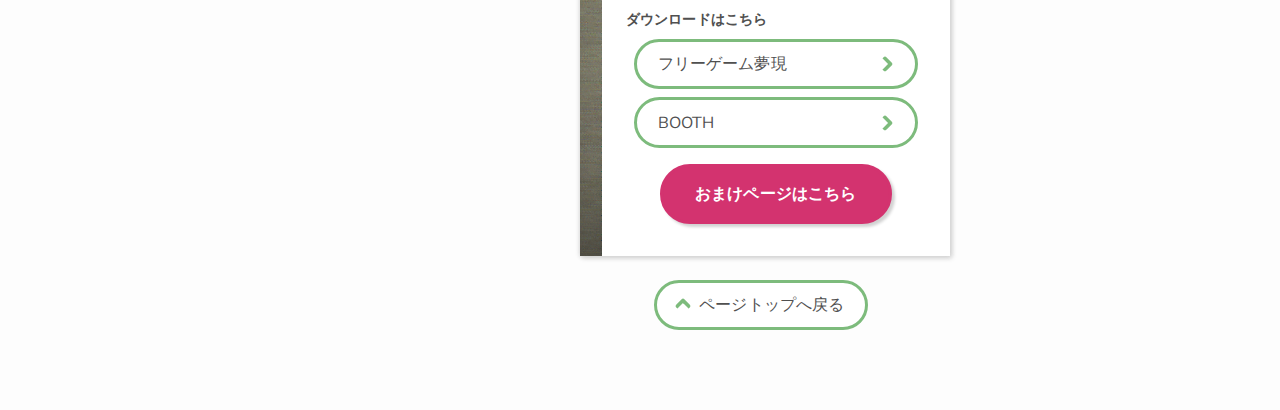
==== commit ecacbfd9: "Update index.html" ====
--- a/index.html
+++ b/index.html
@@ -207,7 +207,9 @@
     }
     
     .time,
-    .ending {
+    .route {
+        display: flex;
+        align-items: center;
         margin: 0.3em;
         background-repeat: no-repeat;
         background-size: 16px;
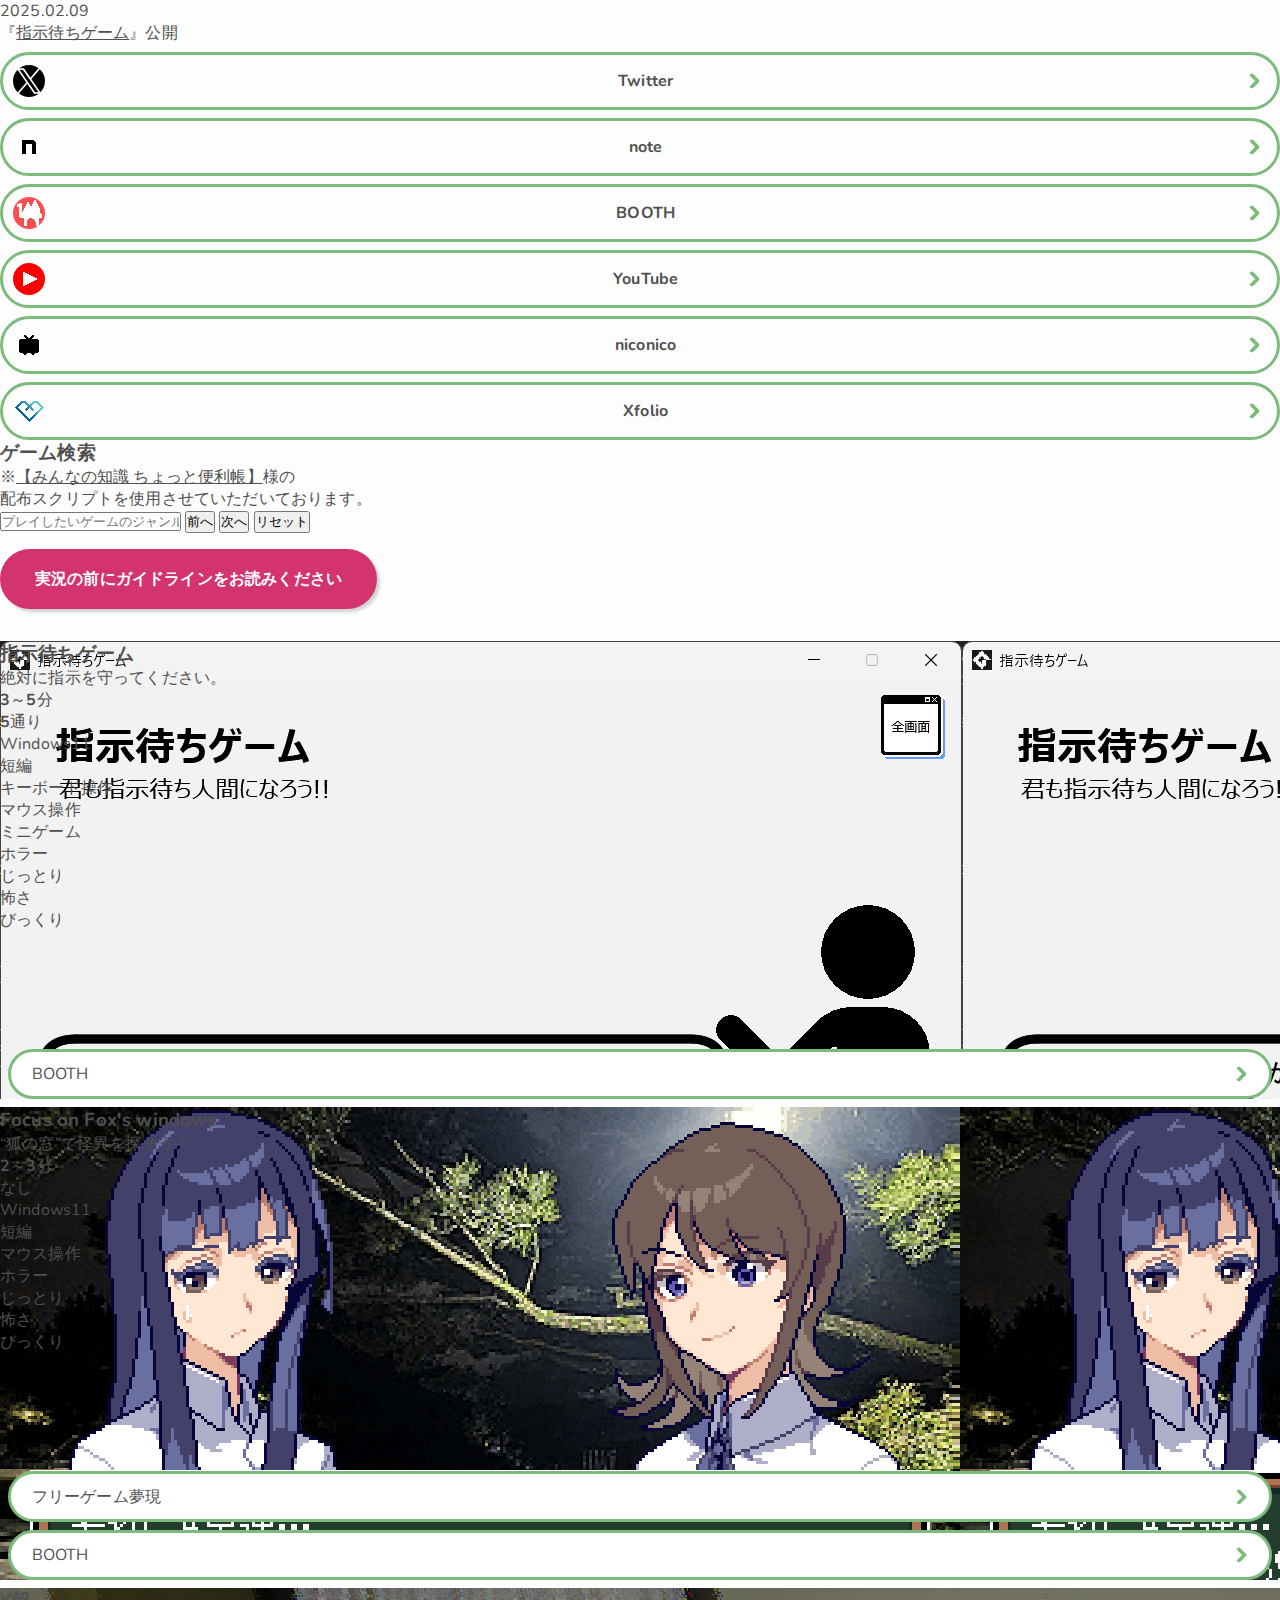
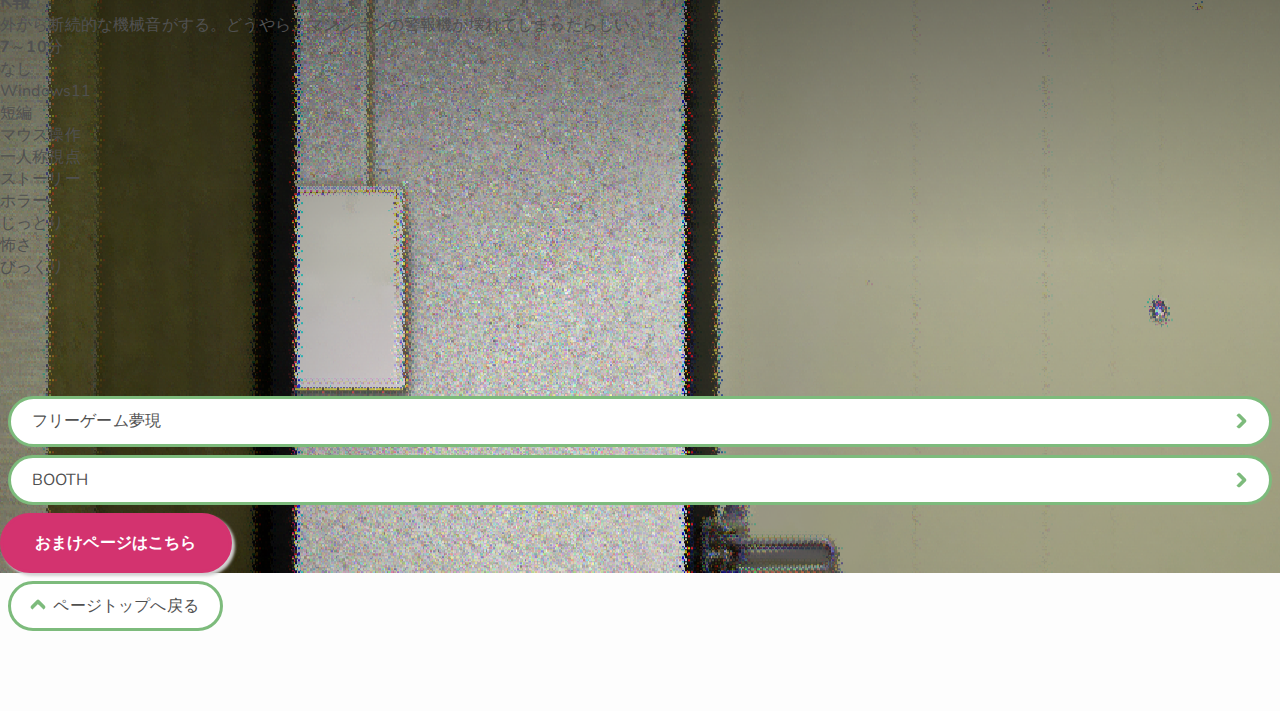
==== commit ebeaa437: "Update index.html" ====
--- a/index.html
+++ b/index.html
@@ -1,7 +1,7 @@
 <!DOCTYPE html>
 <html lang="ja">
 <head>
-<title>イマジナリーパパス - ゲーム制作</title>
+<title>イマジナリーパパス - トップページ</title>
 <meta charset="utf-8">
 
 <meta name="description" content="ゲームを作っています。今のところフリーゲーム／ホラーのみ。" />
@@ -20,598 +20,237 @@
 <meta name="viewport" content="width=device-width,initial-scale=1">
 
 <link rel="stylesheet" href="common.css">
-<style>
-    
-    * {
-        margin: 0;
-        padding: 0;
-        list-style: none;
-    }
-    aaa {
-        line-height: 1.6;
-        letter-spacing: 0.05em;
-        font-family: "Montserrat", sans-serif;
-        font-optical-sizing: auto;
-        font-style: normal;
-        font-size: 0.98em;
-        color: var(--c-black);
-    }
-    
-    /* 共通設定 */
-    
-    .tag {
-        display: flex;
-        align-items: center;
-    }
-    header h1:before,
-    main h2:before {
-        content: "";
-        display: block;
-    }
-    
-    body {
-        text-align: center;
-        color: var(--c-font);
-    }
-    
-    #wrap {
-        margin: auto;
-        border-top: 1em solid var(--c-dark);
-    }
-    
-    header,
-    header h1:before {
-        box-shadow: 1px 1px 5px rgba(0,0,0,0.3);
-    }
-    header {
-        max-width: 200px;
-        padding: 1em 1em 1.3em;
-        border-radius: 0 0 40px 40px;
-        background: var(--c-dark);
-    }
-    header hgroup {
-        margin: 0 0.5em 2em;
-    }
-    header h1 {
-        line-height: 1.2em;
-        font-size: 1em;
-        color: var(--c-base);
-    }
-    header h1:before {
-        width: 100px;
-        height: 100px;
-        margin: 0em auto 1em;
-        border: 4px solid #fff;
-        border-radius: 100px;
-        image-rendering: pixelated;
-        background-image: url(img/myicon.png);
-        background-size: 100%;
-        background-repeat: no-repeat;
-        background-position: center center;
-    }
-    header h2 {
-        margin-bottom: 0.8em;
-        font-size: 0.9em;
-        color: var(--c-gray);
-    }
-    header hgroup p {
-        padding-top: 0.5em;
-        border-top: 2px dotted var(--c-dk-gray);
-        font-size: 0.9em;
-        color: var(--c-lt-gray);
-    }
-    header a {
-        color: #fff;
-    }
-    
-    main {
-        max-width: 900px;
-    }
-    main h2 {
-        margin: 2em 1em 1em;
-    }
-    main h2 span {
-        margin: 2px;
-        padding: 0 0.35em 0.25em;
-        width: 50px;
-        height: 50px;
-        border-radius: 5px;
-        line-height: 1em;
-        font-size: 1.2em;
-        font-weight: normal;
-        font-family: "Darumadrop One", sans-serif;
-        color: var(--c-base);
-        background: var(--c-font);
-    }
-    
-    main h3 {
-        font-size: 1em;
-        margin-bottom: 0.5em;
-    }
-    
-    .search {
-        margin: 2.5em 2em 1em;
-        padding: 1.5em 0.5em;
-        border: 3px solid var(--c-gray);
-        border-radius: 1em;
-    }
-    .search p {
-        display: inline-block;
-        margin: 0 auto;
-        padding: 0.8em 0.5em 1em;
-        font-size: 0.8em;
-        border-top: 2px dotted var(--c-gray);
-        color: var(--c-dk-gray);
-    }
-    
-    input[type="text"] {
-        display: block;
-        width: 85%;
-        margin: 0 auto 0.8em;
-        padding: 0.6em 0.8em;
-        border: 2px solid var(--c-dk-gray);
-        border-radius: 5px;
-    }
-    button {
-        padding: 0.2em 0.8em 0.4em;
-    }
-    
-    
-    /* games 内 */
-    
-    #games article {
-        margin: 1em;
-        text-align: left;
-        box-shadow: 0 0 5px var(--c-gray), 2px 2px 5px var(--c-gray);
-        background: var(--c-gray);
-        background-repeat: no-repeat;
-        background-position: top left;
-    }
-    #games article > section {
-        padding: 1.5em 1.5em 1em;
-        background: #fff;
-    }
-    #games article h3 {
-        margin-bottom: 0.3em;
-        padding: 0 0.5em;
-        line-height: 1.3em;
-        font-size: 1.4em;
-        border-left: 5px solid var(--c-main);
-    }
-    #games hgroup p {
-        margin-bottom: 0.6em;
-        padding: 0.2em 0.5em;
-        font-size: 0.9em;
-    }
-    #games a {
-        text-decoration: none;
-    }
-    
-    .data {
-        display: flex;
-        padding: 5px 0 5px 0.8em;
-        border-top: 2px solid var(--c-gray);
-        border-bottom: 2px solid var(--c-gray);
-        color: var(--c-dk-gray);
-    }
-    .data p {
-        flex: 1;
-        font-size: 0.85em;
-    }
-    .data b {
-        margin: 0 0.3em;
-        position: relative;
-        top: 1px;
-        font-size: 1.3em;
-        color: var(--c-font);
-    }
-    
-    .time,
-    .route {
-        display: flex;
-        align-items: center;
-        margin: 0.3em;
-        background-repeat: no-repeat;
-        background-size: 16px;
-        background-position: left center;
-    }
-    .time {
-        padding-left: 25px;
-        background-image: url(img/icon_time.png);
-    }
-    .time:hover:after,
-    .ending:hover:after {
-        z-index: 10;
-        white-space: pre;
-        display: block;
-        position: absolute;
-        padding: 0.5em 1em;
-        border-radius: 5px;
-        box-shadow: 1px 1px 3px rgba(0,0,0,0.3);
-        background: rgba(255,255,255,0.9);
-        color: var(--c-accent);
-        -webkit-transition: all 0.2s ease;
-        transition: all 0.2s ease;
-    }
-    .time:hover:after {
-        content: "クリア（分岐ありの場合、第一エンド到達）\Aまでの時間の目安です。";
-    }
-    .ending:hover:after {
-        content: "エンディングまたはルート分岐の数です。";
-    }
-    .ending {
-        display: block;
-        padding-left: 24px;
-        background-image: url(img/icon_route.png);
-    }
-    .ending:before {
-        display: inline-block;
-        font-weight: normal;
-        content: "分岐";
-        margin-right: 0.5em;
-        transform: scale(1,1);
-    }
-    
-    .tag {
-        flex-wrap: wrap;
-        margin: 0.8em 0.5em;
-        color: var(--c-dk-gray);
-        font-size: 0.9em;
-    }
-    .tag li:not(:last-child):after {
-        content: "";
-        display: inline-block;
-        width: 1.8px;
-        height: 1em;
-        position: relative;
-        top: -1.5px;
-        transform: rotate(20deg);
-        vertical-align: middle;
-        margin: 0 0.6em;
-        background: var(--c-gray);
-    }
-    
-    .level {
-        margin: 0 0.5em;
-    }
-    .level ul {
-        display: flex;
-        justify-content: space-between;
-        align-items: flex-end;
-    }
-    .level ul:first-child {
-        margin: 1.2em 0 0.6em;
-    }
-    .level li:not(:nth-child(2)) {
-        font-size: 0.8em;
-        color: var(--c-dk-gray);
-    }
-    .level_bar {
-        justify-content: space-around;
-        align-items: center;
-        margin: 0.5em 1em;
-    }
-    .level:after {
-        display: block;
-        content: "";
-        flex: 1;
-        position: relative;
-        top: -20px;
-        height: 7px;
-        margin: 0 20px;
-        background: #eee;
-    }
-    .level_bar li {
-        display: inline-block;
-        z-index: 10;
-        width: 12px;
-        height: 12px;
-        border: 3px solid #fff;
-        border-radius: 50px;
-        box-shadow: 0 0 2px var(--c-dk-gray), 1px 1px 3px var(--c-dk-gray);
-        background: var(--c-gray);
-    }
-    .level_bar .point {
-        width: 16px;
-        height: 16px;
-        border-width: 4px;
-        position: relative;
-        top: 4px;
-        background: var(--c-main);
-    }
-    
-    .dl {
-        margin-top: 1em;
-    }
-    .dl:before {
-        content: "ダウンロードはこちら";
-        display: block;
-        margin-bottom: 0.7em;
-        font-weight: bold;
-        font-size: 0.9em;
-    }
-    
-    .center {
-        margin: 1em 0.5em;
-        text-align: center;
-    }
-    
-    /* 全画面（PC） */
-    @media (min-width: 1000px) {
-
-        #wrap {
-            display: flex;
-            flex-wrap: wrap;
-            justify-content: center;
-            align-items: stretch;
-            align-content: flex-start;
-            margin: auto;
-        }
-        main {
-            margin-left: 250px;
-        }
-        header {
-            position: fixed;
-            top: 0;
-            left: 5%;
-        }
-        
-        #games article {
-            display: flex;
-            justify-content: flex-end;
-            background-size: auto 100%;
-        }
-        #games article > section {
-            flex: 0 0 300px;
-        }
-        
-        .data {
-            justify-content: space-around;
-        }
-        
-    }
-    
-    /* ウィンドウモード（PC） */
-    @media (max-width: 999px) {
-        
-        header, main {
-            margin: auto;
-        }
-        
-        main {
-            max-width: 600px;
-        }
-        
-        #games article {
-            margin: 3em;
-            padding-top: 44.5%;
-            background-position: top center;
-            background-size: 100%;
-        }
-        
-    }
-    /* スマートフォン向け */
-    
-    
-    /* ここから下は以下のサイト様で配布されているスクリプトを利用させていただいております。
-    
-    【みんなの知識 ちょっと便利帳】
-    https://www.benricho.org/Tips/ctrl_F/highlight_inpage/
-    
-    ページ内検索を自サイトに設置する方法 - How to Implement In-Page Search on Your Web Page. ヒットしたテキストをハイライト表示・対象の文字へスクロール
-    
-    */
-    
-    .highlight {
-        font-weight: bold;
-        color: var(--c-accent);
-        background-color: #ffff99;
-        margin: 0 0.3em;
-        padding: 0.3em 0.6em;
-    }
-    .current {
-        outline: 2px solid var(--c-accent);
-    }
-    
-</style>
+<link rel="stylesheet" href="style.css">
 </head>
 <body>
-    
-    <div id="wrap">
-
-        <header>
+        
+    <header>
+        <!-- background image -->
+        <nav>
+            <dl>
+                <dt>2025.02.09</dt>
+                <dd>『<a href="#new">指示待ちゲーム</a>』公開</dd>
+            </dl>
+        </nav>
+    </header>
+
+    <aside>
+
+        <!--hgroup>
+            <h2>イマジナリーパパス</h2>
+            <h3>@img_papa</h3>
+            <p>ゲーム作ってるよ<br>今のところ全部ホラー</p>
+        </hgroup-->
+
+        <nav>
+
+            <a href="https://x.com/img_papa" target="_blank" class="link_i">
+                <div class="icon" style="background-image:url('img/logo-twitter_white.png')"></div>
+                <p>Twitter</p>
+            </a>
+
+            <a href="https://note.com/img_papa" target="_blank" class="link_i">
+                <div class="icon" style="background-image:url('img/links_icon_note.png')"></div>
+                <p>note</p>
+            </a>
             
-            <hgroup>
-                <h1>イマジナリーパパス</h1>
-                <h2>@img_papa</h2>
-                <p>ゲーム作ってるよ<br>今のところ全部ホラー</p>
-            </hgroup>
+            <a href="https://img-papa.booth.pm/" target="_blank" class="link_i">
+                <div class="icon" style="background-image:url('img/links_icon_booth.png')"></div>
+                <p>BOOTH</p>
+            </a>
             
-            <nav>
-                
-                <a href="https://x.com/img_papa" target="_blank" class="link_i">
-                    <div class="icon" style="background-image:url('img/logo-twitter_white.png')"></div>
-                    <p>Twitter</p>
-                </a>
-
-                <a href="https://www.youtube.com/@img_papa" target="_blank" class="link_i">
-                    <div class="icon" style="background-image:url('img/links_icon_youtube.png')"></div>
-                    <p>YouTube</p>
-                </a>
-
-                <a href="https://note.com/img_papa" target="_blank" class="link_i">
-                    <div class="icon" style="background-image:url('img/links_icon_note.png')"></div>
-                    <p>note</p>
-                </a>
-                
-                <a href="https://xfolio.jp/portfolio/img_papa" target="_blank" class="link_i">
-                    <div class="icon" style="background-image:url('img/links_icon_xfolio.png')"></div><p>Xfolio</p>
-                </a>
-                
-                <a href="https://img-papa.booth.pm/" target="_blank" class="link_i">
-                    <div class="icon" style="background-image:url('img/links_icon_booth.png')"></div>
-                    <p>BOOTH</p>
-                </a>
-            </nav>
-            
-        </header>
-
-        <main>
-            
-            <!--h2><span>ゲ</span><span>ー</span><span>ム</span></h2-->
-            
+            <a href="https://www.youtube.com/@img_papa" target="_blank" class="link_i">
+                <div class="icon" style="background-image:url('img/links_icon_youtube.png')"></div>
+                <p>YouTube</p>
+            </a>
+
+            <a href="https://www.nicovideo.jp/user/138086854" target="_blank" class="link_i">
+                <div class="icon" style="background-image:url('img/links_icon_nico.png')"></div>
+                <article>
+                    <p>niconico</p>
+                </article>
+            </a>
+
+            <a href="https://xfolio.jp/portfolio/img_papa" target="_blank" class="link_i">
+                <div class="icon" style="background-image:url('img/links_icon_xfolio.png')"></div><p>Xfolio</p>
+            </a>
+        </nav>
+
+    </aside>
+
+    <main>
+
+        <div id="top">
+
             <section class="search">
                 <h3>ゲーム検索</h3>
                 <p>
                     ※<a href="https://www.benricho.org/Tips/ctrl_F/highlight_inpage/" target="_blank">【みんなの知識 ちょっと便利帳】</a>様の<br>配布スクリプトを使用させていただいております。
                 </p>
-                <input type="text" id="searchTerm" placeholder="ページ内検索ができます。プレイしたいゲームのジャンルを入力してください。">
+                <input type="text" id="searchTerm" placeholder="プレイしたいゲームのジャンルを入力してください。">
                 <button onclick="nextHighlight()">前へ</button>
                 <button onclick="previousHighlight()">次へ</button>
                 <button onclick="resetSearch()">リセット</button>
             </section>
-            
+
             <section>
                 <a href="https://img-papa.github.io/games/guide.html" target="_blank" class="link_sp" style="margin:1em auto 2em;">実況の前にガイドラインをお読みください</a>
             </section>
-            
-            <div id="games">
-                
-                <article style="background-image:url(img/games_rap.png);">
-                    <section>
-                        
-                        <hgroup>
-                            <h3>指示待ちゲーム</h3>
-                            <p>絶対に指示を守ってください。</p>
-                        </hgroup>
-                        
-                        <div class="data">
-                            <p class="time"><b>5</b>～<b>10</b>分</p>
-                            <p class="route"><b>5</b>通り</p>
-                        </div>
-                        
-                        <ul class="tag">
-                            <li>Windows11</li><li>キーボード操作</li><li>マウス操作</li><li>ホラー</li>
-                        </ul>
-                        
-                        <ul class="level">
-                            <ul>
-                                <li>じっとり</li>
-                                <li>怖さ</li>
-                                <li>びっくり</li>
-                            </ul>
-                            <ul class="level_bar">
-                                <li></li>
-                                <li></li>
-                                <li></li>
-                                <li></li>
-                                <li class="point"></li>
-                            </ul>
-                        </ul>
-                        <ul class="dl">
-                            <li><a href="https://img-papa.booth.pm/items/6576498" target="_blank" class="link_r">BOOTH</a></li>
-                        </ul>
-                        
-                    </section>
-                </article>
-                
-                <article style="background-image:url(img/games_fofw.png);">
-                    <section>
-                        <hgroup>
-                            <h3>Focus on Fox's windows</h3>
-                            <p>“狐の窓”で怪異を探そう！</p>
-                        </hgroup>
-                        
-                        <div class="data">
-                            <p class="time"><b>2</b>～<b>3</b>分</p>
-                            <p class="ending">なし</p>
-                        </div>
-                        
-                        <ul class="tag">
-                            <li>Windows11</li><li>マウス操作</li><li>ホラー</li>
-                        </ul>
-                        
-                        <ul class="level">
-                            <ul>
-                                <li>じっとり</li>
-                                <li>怖さ</li>
-                                <li>びっくり</li>
-                            </ul>
-                            <ul class="level_bar">
-                                <li></li>
-                                <li></li>
-                                <li></li>
-                                <li class="point"></li>
-                                <li></li>
-                            </ul>
-                        </ul>
-                        <ul class="dl">
-                            <li><a href="https://freegame-mugen.jp/adventure/game_13163.html" target="_blank" class="link_r">フリーゲーム夢現</a></li>
-                            <li><a href="https://img-papa.booth.pm/items/6409614" target="_blank" class="link_r">BOOTH</a></li>
-                        </ul>
-                    </section>
-                </article>
-
-                <article style="background-image:url(img/games_k-alert.png);">
-                    <section>
-                        
-                        <hgroup>
-                            <h3>K報</h3>
-                            <p>外から断続的な機械音がする。どうやら、マンションの警報機が壊れてしまったらしい。</p>
-                        </hgroup>
-                        
-                        <div class="data">
-                            <p class="time"><b>7</b>～<b>10</b>分</p>
-                            <p class="ending">なし</p>
-                        </div>
-                        
-                        <ul class="tag">
-                            <li>Windows11</li><li>マウス操作</li><li>ホラー</li><li>ストーリー</li>
-                        </ul>
-                        
-                        <ul class="level">
-                            <ul>
-                                <li>じっとり</li>
-                                <li>怖さ</li>
-                                <li>びっくり</li>
-                            </ul>
-                            <ul class="level_bar">
-                                <li></li>
-                                <li class="point"></li>
-                                <li></li>
-                                <li></li>
-                                <li></li>
-                            </ul>
-                        </ul>
-                        
-                        <ul class="dl">
-                            <li><a href="https://freegame-mugen.jp/adventure/game_13045.html" target="_blank" class="link_r">フリーゲーム夢現</a></li>
-                            <li><a href="https://img-papa.booth.pm/items/6272406" target="_blank" class="link_r">BOOTH</a></li>
-                        </ul>
-                        
-                        <p class="center">
-                            <a href="https://img-papa.github.io/games/alert/" target="_blank" class="link_sp">おまけページはこちら</a>
-                        </p>
-                        
-                    </section>
-                </article>
-            </div>
-            
-            <a href="#" class="link_t" style="margin-bottom:5em;">ページトップへ戻る</a>
-            
-        </main>
-        
-    </div>
+
+        </div>
+
+        <div id="games">
+
+            <article id="new" style="background-image:url(img/games_rap.png);">
+                <section>
+
+                    <hgroup>
+                        <h3>指示待ちゲーム</h3>
+                        <p>絶対に指示を守ってください。</p>
+                    </hgroup>
+                    
+                    <div class="data">
+                        <p class="time"><b>3</b>～<b>5</b>分</p>
+                        <p class="route"><b>5</b>通り</p>
+                    </div>
+
+                    <ul class="tag">
+                        <li>Windows11</li><li>短編</li><li>キーボード操作</li><li>マウス操作</li><li>ミニゲーム</li><li>ホラー</li>
+                    </ul>
+
+                    <ul class="level">
+                        <ul>
+                            <li>じっとり</li>
+                            <li>怖さ</li>
+                            <li>びっくり</li>
+                        </ul>
+                        <ul class="level_bar">
+                            <li></li>
+                            <li></li>
+                            <li></li>
+                            <li></li>
+                            <li class="point"></li>
+                        </ul>
+                    </ul>
+                    <ul class="dl">
+                        <li><a href="https://img-papa.booth.pm/items/6576498" target="_blank" class="link_r">BOOTH</a></li>
+                    </ul>
+
+                </section>
+            </article>
+
+            <article style="background-image:url(img/games_fofw.png);">
+                <section>
+                    <hgroup>
+                        <h3>Focus on Fox's windows</h3>
+                        <p>“狐の窓”で怪異を探そう！</p>
+                    </hgroup>
+
+                    <div class="data">
+                        <p class="time"><b>2</b>～<b>3</b>分</p>
+                        <p class="route">なし</p>
+                    </div>
+
+                    <ul class="tag">
+                        <li>Windows11</li><li>短編</li><li>マウス操作</li><li>ホラー</li>
+                    </ul>
+
+                    <ul class="level">
+                        <ul>
+                            <li>じっとり</li>
+                            <li>怖さ</li>
+                            <li>びっくり</li>
+                        </ul>
+                        <ul class="level_bar">
+                            <li></li>
+                            <li></li>
+                            <li></li>
+                            <li class="point"></li>
+                            <li></li>
+                        </ul>
+                    </ul>
+                    <ul class="dl">
+                        <li><a href="https://freegame-mugen.jp/adventure/game_13163.html" target="_blank" class="link_r">フリーゲーム夢現</a></li>
+                        <li><a href="https://img-papa.booth.pm/items/6409614" target="_blank" class="link_r">BOOTH</a></li>
+                    </ul>
+                </section>
+            </article>
+
+            <article style="background-image:url(img/games_k-alert.png);">
+                <section>
+
+                    <hgroup>
+                        <h3>K報</h3>
+                        <p>外から断続的な機械音がする。どうやら、マンションの警報機が壊れてしまったらしい。</p>
+                    </hgroup>
+
+                    <div class="data">
+                        <p class="time"><b>7</b>～<b>10</b>分</p>
+                        <p class="route">なし</p>
+                    </div>
+
+                    <ul class="tag">
+                        <li>Windows11</li><li>短編</li><li>マウス操作</li><li>一人称視点</li><li>ストーリー</li><li>ホラー</li>
+                    </ul>
+
+                    <ul class="level">
+                        <ul>
+                            <li>じっとり</li>
+                            <li>怖さ</li>
+                            <li>びっくり</li>
+                        </ul>
+                        <ul class="level_bar">
+                            <li></li>
+                            <li class="point"></li>
+                            <li></li>
+                            <li></li>
+                            <li></li>
+                        </ul>
+                    </ul>
+
+                    <ul class="dl">
+                        <li><a href="https://freegame-mugen.jp/adventure/game_13045.html" target="_blank" class="link_r">フリーゲーム夢現</a></li>
+                        <li><a href="https://img-papa.booth.pm/items/6272406" target="_blank" class="link_r">BOOTH</a></li>
+                    </ul>
+
+                    <p class="center">
+                        <a href="https://img-papa.github.io/games/alert/" target="_blank" class="link_sp">おまけページはこちら</a>
+                    </p>
+
+                </section>
+            </article>
+        </div>
+
+        <a href="#" class="link_t" style="margin-bottom:5em;">ページトップへ戻る</a>
     
-    
-    
-    
-    
-    
-    
-    
-    
-    
+        <!--article>
+            <hgroup>
+                <h3>Information</h3>
+                <p>このサイトについて</p>
+            </hgroup>
+            <p>ゲーム作ってるよ 今のところ全部ホラー</p>
+        </article-->
+
+    </main>
+
+    <footer>
+    </footer>
+
+
+
+
+
+<!--
+
+ここから下は以下のサイト様で配布されているスクリプトを利用させていただいております。
+
+【みんなの知識 ちょっと便利帳】
+https://www.benricho.org/Tips/ctrl_F/highlight_inpage/
+
+ページ内検索を自サイトに設置する方法 - How to Implement In-Page Search on Your Web Page. ヒットしたテキストをハイライト表示・対象の文字へスクロール
+
+-->
+
 <script>
     let highlights = [];            // ハイライトされた要素を格納する配列
     let currentIndex = -1;          // 現在のハイライト位置を示すインデックス
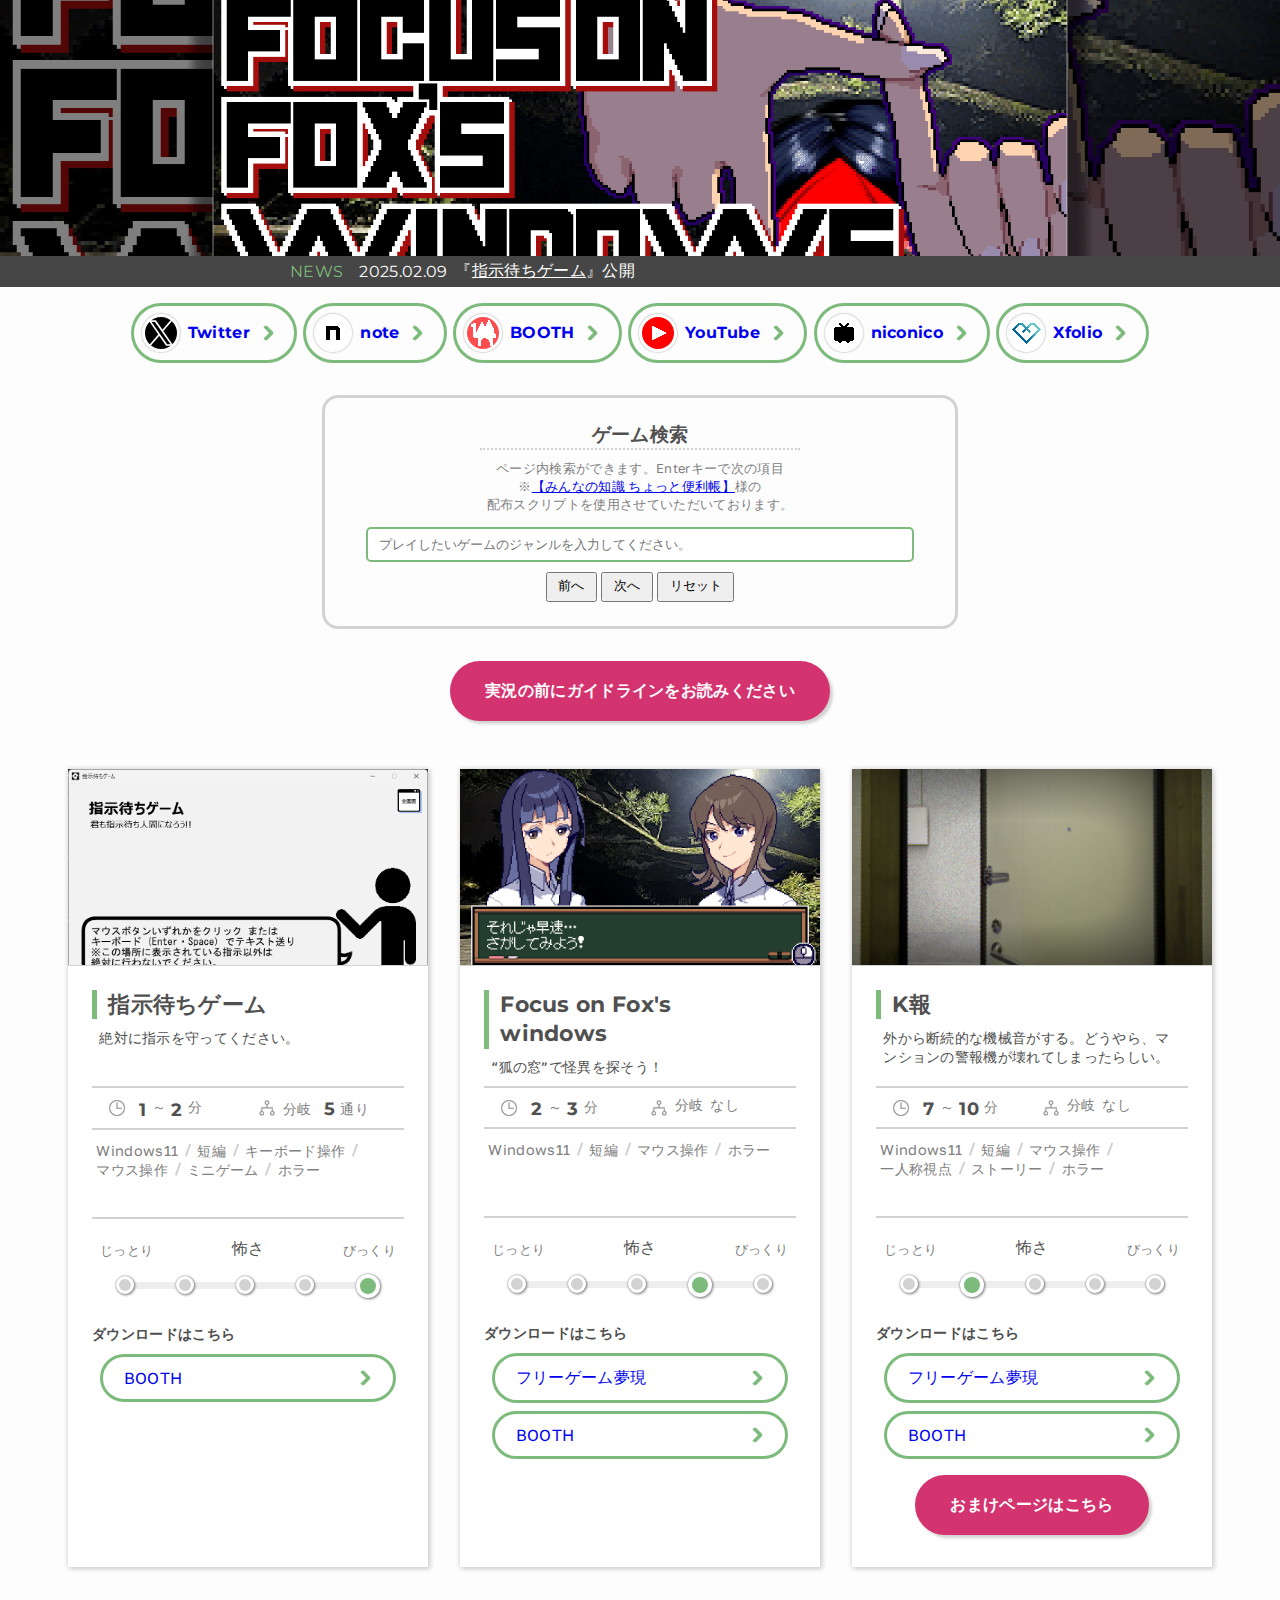
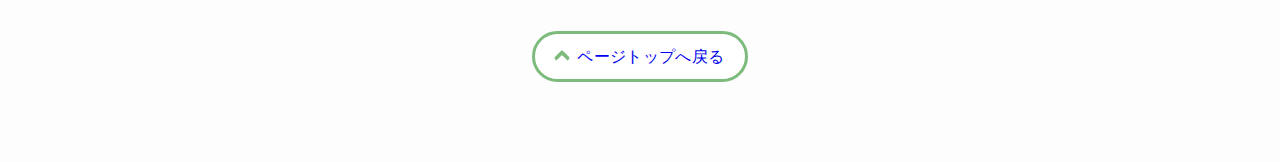
==== commit a6dac174: "Update index.html" ====
--- a/index.html
+++ b/index.html
@@ -19,6 +19,7 @@
 <meta http-equiv="X-UA-Compatible" content="IE=edge" />
 <meta name="viewport" content="width=device-width,initial-scale=1">
 
+<link rel="stylesheet" href="default.css">
 <link rel="stylesheet" href="common.css">
 <link rel="stylesheet" href="style.css">
 </head>
@@ -63,7 +64,7 @@
                 <div class="icon" style="background-image:url('img/links_icon_youtube.png')"></div>
                 <p>YouTube</p>
             </a>
-
+            
             <a href="https://www.nicovideo.jp/user/138086854" target="_blank" class="link_i">
                 <div class="icon" style="background-image:url('img/links_icon_nico.png')"></div>
                 <article>
@@ -85,6 +86,7 @@
             <section class="search">
                 <h3>ゲーム検索</h3>
                 <p>
+                    ページ内検索ができます。Enterキーで次の項目<br>
                     ※<a href="https://www.benricho.org/Tips/ctrl_F/highlight_inpage/" target="_blank">【みんなの知識 ちょっと便利帳】</a>様の<br>配布スクリプトを使用させていただいております。
                 </p>
                 <input type="text" id="searchTerm" placeholder="プレイしたいゲームのジャンルを入力してください。">
@@ -110,7 +112,7 @@
                     </hgroup>
                     
                     <div class="data">
-                        <p class="time"><b>3</b>～<b>5</b>分</p>
+                        <p class="time"><b>1</b>～<b>2</b>分</p>
                         <p class="route"><b>5</b>通り</p>
                     </div>
 
@@ -221,7 +223,7 @@
             </article>
         </div>
 
-        <a href="#" class="link_t" style="margin-bottom:5em;">ページトップへ戻る</a>
+        <a href="#" class="link_t" style="margin:3em auto 5em;">ページトップへ戻る</a>
     
         <!--article>
             <hgroup>
--- a/common.css
+++ b/common.css
@@ -1,5 +1,5 @@
 
-@import url('https://fonts.googleapis.com/css2?family=Nunito:ital,wght@0,200..1000;1,200..1000&display=swap');
+@import url('https://fonts.googleapis.com/css2?family=Golos+Text:wght@400..900&family=Montserrat:ital,wght@0,100..900;1,100..900&display=swap');
 
 :root {
     
@@ -20,40 +20,14 @@
     --c-back: #FDEFF2;
 }
 
-* {
-    margin: 0;
-    padding: 0;
-}
-
-.bs {
-    box-sizing: border-box;
-}
-
-.dot {
-    image-rendering: pixelated;
-}
-
 body {
-    font-family: "Nunito", "Noto Sans JP", sans-serif;
+    font-family: "Golos Text", sans-serif;
     font-weight: normal;
     font-style: normal;
     font-optical-sizing: auto;
-    letter-spacing: 0.01em;
+    letter-spacing: 0.02em;
     color: var(--c-font);
     background: var(--c-base);
-}
-
-a, a:hover,
-a:hover:before,
-a:hover:after {
-    transition : all 0.2s;
-}
-a {
-    color: var(--c-font);
-}
-a:hover {
-    text-decoration: none;
-    color: var(--c-accent);
 }
 
 
@@ -64,11 +38,13 @@
 }
 
 .link_sp,
+.link_t,
+.link_b,
 .link_l,
 .link_r,
-.link_t,
 .link_i {
     display: inline-block;
+    text-decoration: none;
 }
 
 /* 強調リンク */
@@ -79,7 +55,6 @@
     border: 3px solid var(--c-accent);
     border-radius: 10em;
     font-weight: bold;
-    text-decoration: none;
     color: #fff;
     box-shadow: 3px 3px 3px var(--c-gray);
     background: var(--c-accent);
@@ -96,15 +71,18 @@
 
 /* 矢印リンク */
 
+.link_t,
+.link_b,
 .link_l,
-.link_r,
-.link_t {
+.link_r {
     margin: 0.5em;
     padding: 0.7em 1.3em;
     border-radius: 10em;
     border: 3px solid var(--c-main);
     background: #fff;
-    text-decoration: none;
+}
+.link_t {
+    margin-right: 1em;
 }
 .link_l {
     margin-left: 1em;
@@ -115,49 +93,56 @@
     align-items: center;
     justify-content: space-between;
 }
-.link_t {
-    margin-right: 1em;
-}
+.link_t:hover,
+.link_b:hover,
 .link_l:hover,
 .link_r:hover,
-.link_t:hover {
+.link_i:hover {
     color: var(--c-dark);
     border: 3px solid var(--c-lt-gray);
     background: var(--c-lt-gray);
 }
-.link_l:hover:before,
-.link_r:hover:after,
-.link_t:hover:before {
+.link_t:hover::before,
+.link_b:hover::before,
+.link_l:hover::before,
+.link_r:hover::after,
+.link_i:hover::after {
     position: relative;
     border-color: var(--c-accent);
 }
 
-.link_l:hover:before {
+.link_t:hover::before {
+    top: -1px;
+}
+.link_l:hover::before {
     left: -1px;
 }
-.link_r:hover:after {
+.link_r:hover::after,
+.link_i:hover::after {
     left: 0;
 }
-.link_t:hover:before {
-    top: -1px;
-}
-
+
+.link_t:active,
+.link_b:active,
 .link_l:active,
 .link_r:active,
-.link_t:active {
+.link_i:active {
     color: var(--c-dk-gray);
     border: 3px solid var(--c-gray);
     background: var(--c-base);
 }
-.link_l:active:before,
-.link_r:active:after,
-.link_t:active:before {
+.link_t:active::before,
+.link_b:active::before,
+.link_l:active::before,
+.link_r:active::after,
+.link_i:active::after {
     border-color: var(--c-gray);
 }
-.link_l:before,
-.link_r:after,
-.link_t:before,
-.link_i:after {
+.link_t::before,
+.link_b::before,
+.link_l::before,
+.link_r::after,
+.link_i::after {
     content: "";
     display: inline-block;
     width: 0.5em;
@@ -167,63 +152,88 @@
     border-left: 4px solid var(--c-main);
     border-radius: 3px;
 }
-.link_l:before {
+.link_t::before {
+    margin-right: 0.6em;
+    position: relative;
+    top: 2px;
+    transform: rotate(45deg);
+}
+.link_b::before,
+summary::before {
+    margin-right: 0.6em;
+    position: relative;
+    top: 2px;
+    transform: rotate(45deg);
+}
+.link_l::before {
     margin-right: 0.7em;
     transform: rotate(-45deg);
     position: relative;
     top: -1.5px;
     left: 2px;
 }
-.link_r:after,
-.link_i:after {
+.link_r::after,
+.link_i::after {
     margin-left: 0.8em;
     transform: rotate(135deg);
     position: relative;
     left: -3px;
 }
-.link_t:before {
-    margin-right: 0.6em;
-    position: relative;
-    top: 2px;
-    transform: rotate(45deg);
+
+summary {
+    margin-top: 0.8em;
+}
+.link_b::after,
+summary::before {
+    
 }
 
 .link_i {
-    display: flex;
+    text-align: left;
     margin-top: 0.5em;
-    padding-right: 1em;
+    padding-right: 1.2em;
     font-weight: bold;
-    text-decoration: none;
     border: 3px solid var(--c-main);
     border-radius: 50px;
-}
-.link_i:after {
-    border-color: var(--c-main);
-}
-.link_i:hover {
-    border-color: var(--c-accent);
-}
-.link_i:hover:after {
-    border-color: var(--c-accent);
-}
-.link_i:active {
-    border-color: var(--c-dk-gray);
-}
-.link_i:active:after {
-    border-color: var(--c-dk-gray);
-}
-.link_i div {
-    flex: 0 0 32px;
 }
 
 .icon {
     margin: 8px;
     width: 32px;
     height: 32px;
-    border: 2px solid var(--c-base);
+    border: 3px solid var(--c-base);
     border-radius: 50px;
+    box-shadow: 0 0 2px var(--c-dk-gray);
     background-size: 100%;
     background-repeat: no-repeat;
 }
 
-
+.scroll {
+    overflow-y: scroll;
+    height: 200px;
+    margin: 1.5em 0.5em;
+    padding: 0.3em 1.5em 2em;
+    border: solid 2px var(--c-border);
+    border-right: 0;
+    border-radius: 5px;
+}
+.scroll::-webkit-scrollbar,
+.scroll_x::-webkit-scrollbar {
+    width: 8px;
+    height: 8px;
+    background: var(--c-lt-gray);
+}
+.scroll::-webkit-scrollbar-thumb,
+.scroll_x::-webkit-scrollbar-thumb  {
+    width: 6px;
+    height: 6px;
+    border-radius: 5px;
+    background: var(--c-main);
+}
+
+.scroll_x {
+    max-width: 100%;
+    overflow-x: scroll;
+    padding: 0.5em 1em 0.8em;
+}
+
--- a/style.css
+++ b/style.css
@@ -0,0 +1,499 @@
+
+
+* {
+    margin: 0;
+    padding: 0;
+    list-style: none;
+}
+
+body {
+    text-align: center;
+    color: var(--c-font);
+}
+
+iframe {
+    aspect-ratio: 16/9;
+    width: 100%;
+    height: 100%;
+    border: 2px solid var(--c-gray);
+}
+
+#wrap {
+    margin: auto;
+}
+
+header,h1,h2,h3,h4,nav,
+.time,
+.route {
+    font-family: "Montserrat", sans-serif;
+}
+
+header {
+    padding-top: 20%;
+    background-image: url("img/header.png");
+    background-size: 100%;
+    background-position: center center;
+}
+header nav {
+    background: var(--c-dark);
+}
+header nav a {
+    color: #fff;
+}
+header dl {
+    display: flex;
+    align-items: center;
+    max-width: 700px;
+    margin: auto;
+    padding: 0.3em 1em;
+    text-align: center;
+    color: var(--c-base);
+}
+header dt {
+    margin-right: 0.5em;
+}
+header dt::before {
+    display: inline-block;
+    content: "NEWS";
+    margin-right: 1em;
+    color: var(--c-main);
+
+}
+
+aside nav {
+    display: flex;
+    justify-content: center;
+    flex-wrap: wrap;
+    margin: auto;
+}
+aside h1::before {
+    box-shadow: 1px 1px 5px rgba(0,0,0,0.3);
+}
+aside h2 {
+    line-height: 1.2em;
+    font-size: 1em;
+}
+aside h2::before {
+    width: 100px;
+    height: 100px;
+    margin: 0em auto 1em;
+    border: 4px solid #fff;
+    border-radius: 100px;
+    background-image: url(img/myicon.png);
+    background-size: 100%;
+    background-repeat: no-repeat;
+    background-position: center center;
+    image-rendering: pixelated;
+}
+aside h3 {
+    margin-bottom: 0.8em;
+    font-size: 0.9em;
+    color: var(--c-main);
+}
+aside hgroup {
+    margin: 0 0.5em 2em;
+}
+aside hgroup p {
+    padding-top: 0.5em;
+    border-top: 2px dotted var(--c-gray);
+    font-size: 0.9em;
+}
+aside nav {
+    padding: 0.5em 1em 0;
+}
+aside nav a {
+    margin: 0 0.2em;
+}
+
+main h2 {
+    margin: 2em 1em 1em;
+}
+main h2 span {
+    margin: 2px;
+    padding: 0 0.35em 0.25em;
+    width: 50px;
+    height: 50px;
+    border-radius: 5px;
+    line-height: 1em;
+    font-size: 1.2em;
+    font-weight: normal;
+    font-family: "Darumadrop One", sans-serif;
+    color: var(--c-base);
+    background: var(--c-font);
+}
+
+main > hgroup {
+    margin: 1.5em 1em 0;
+    padding: 0.3em 1em 0.1em;
+    text-align: left;
+    border-left: 5px solid var(--c-main);
+}
+main > hgroup p {
+    margin: 0.3em;
+    font-size: 0.9em;
+    color: var(--c-dk-gray);
+}
+main > hgroup h3 {
+    display: flex;
+    align-items: center;
+    font-size: 1.5em;
+}
+main > hgroup h3::after {
+    display: block;
+    content: "";
+    flex: 1;
+    height: 2px;
+    margin: 0 0.7em;
+    background: var(--c-gray);
+}
+
+footer {
+    background: var(--c-dark);
+}
+
+.search {
+    margin: 2em 2em 1em;
+    padding: 1.5em 0.5em;
+    border: 3px solid var(--c-gray);
+    border-radius: 1em;
+}
+.search p {
+    display: inline-block;
+    margin: 0 auto;
+    padding: 0.8em 0.5em 1em;
+    font-size: 0.8em;
+    border-top: 2px dotted var(--c-gray);
+    color: var(--c-dk-gray);
+}
+
+input[type="text"] {
+    display: block;
+    width: 85%;
+    margin: 0 auto 0.8em;
+    padding: 0.6em 0.8em;
+    border: 2px solid var(--c-main);
+    border-radius: 5px;
+}
+input[type="text"]:focus{
+    border-color: var(--c-accent);
+}
+button {
+    padding: 0.2em 0.8em 0.4em;
+}
+
+summary {
+    position: relative;
+    bottom: 0;
+    padding: 0.2em 0.5em 0.3em;
+    text-align: center;
+    background: var(--c-lt-gray);
+}
+summary::after {
+    content: "詳細を見る";
+}
+details[open] summary::after {
+    content: "閉じる";
+}
+
+#top {
+    max-width: 700px;
+    margin: auto;
+}
+
+#games {
+    max-width: 1200px;
+    margin: auto;
+}
+#games article {
+    margin: 1em;
+    padding-top: 196px;
+    text-align: left;
+    box-shadow: 0 0 5px var(--c-gray), 2px 2px 5px var(--c-gray);
+    background: #fff;
+    background-size: 100%;
+    background-repeat: no-repeat;
+    background-position: top left;
+}
+#games article > section {
+    padding: 1.5em 1.5em 1em;
+    border-top: 1px solid var(--c-gray);
+    background: #fff;
+}
+#games article > sectiona::before {
+    content: "";
+    display: block;
+    aspect-ratio: 16 / 9;
+    width: 100%;
+    height: 100%;
+    background: rgba(255,255,255,0);
+}
+#games article h3 {
+    margin-bottom: 0.3em;
+    padding: 0 0.5em;
+    line-height: 1.3em;
+    font-size: 1.4em;
+    border-left: 5px solid var(--c-main);
+}
+#games article h4 {
+    margin: 1em 0 0.3em;
+    font-size: 0.9em;
+}
+#games article h4::before {
+    content: "▼";
+    display: inline-block;
+    margin: 0 0.9em;
+    padding: 0.4em 0.3em;
+    border-radius: 20%;
+    font-size: 0.7em;
+    color: #fff;
+    transform: rotate(-90deg);
+    background: var(--c-accent);
+}
+#games hgroup {
+    min-height: 6em;
+}
+#games hgroup p {
+    margin-bottom: 0.6em;
+    padding: 0.2em 0.5em;
+    font-size: 0.9em;
+}
+#games a {
+    text-decoration: none;
+}
+
+.data {
+    display: flex;
+    padding: 5px 0 5px 0.8em;
+    border-top: 2px solid var(--c-gray);
+    border-bottom: 2px solid var(--c-gray);
+    color: var(--c-dk-gray);
+}
+.data p {
+    flex: 1;
+    font-size: 0.85em;
+}
+.data b {
+    margin: 0 0.3em;
+    position: relative;
+    top: 1px;
+    font-size: 1.3em;
+    color: var(--c-font);
+}
+
+.time,
+.route {
+    display: flex;
+    align-items: center;
+    margin: 0.3em;
+    background-repeat: no-repeat;
+    background-size: 16px;
+    background-position: left center;
+}
+.time {
+    padding-left: 25px;
+    background-image: url(img/icon_time.png);
+}
+.time:hover::after,
+.route:hover::after {
+    z-index: 10;
+    white-space: pre;
+    display: block;
+    position: absolute;
+    padding: 0.5em 1em;
+    border-radius: 5px;
+    box-shadow: 1px 1px 3px rgba(0,0,0,0.3);
+    background: rgba(255,255,255,0.9);
+    color: var(--c-accent);
+    -webkit-transition: all 0.2s ease;
+    transition: all 0.2s ease;
+}
+.time:hover::after {
+    content: "クリア（分岐ありの場合、第１エンド到達）\Aまでの時間の目安です。";
+}
+.route:hover::after {
+    content: "ルートまたはエンディング分岐の数です。\A「なし」の場合は、１つのエンディングのみ。\Aゲームオーバーは含まれません。\Aまた、差分は含まれていません。";
+}
+.route {
+    display: block;
+    padding-left: 24px;
+    background-image: url(img/icon_route.png);
+}
+.route::before {
+    display: inline-block;
+    font-weight: normal;
+    content: "分岐";
+    margin-right: 0.5em;
+    transform: scale(1,1);
+}
+
+.tag {
+    display: flex;
+    flex-wrap: wrap;
+    align-items: flex-start;
+    align-content: flex-start;
+    overflow-y: auto;
+    height: 5.2em;
+    margin: 0.8em 0 0;
+    padding: 0 0.3em;
+    color: var(--c-dk-gray);
+    font-size: 0.9em;
+}
+.tag::-webkit-scrollbar {
+    width: 8px;
+    height: 8px;
+    border-radius: 5px;
+    background: var(--c-lt-gray);
+}
+.tag::-webkit-scrollbar-thumb  {
+    width: 6px;
+    height: 6px;
+    border-radius: 5px;
+    background: var(--c-gray);
+}
+.tag:hover::-webkit-scrollbar-thumb  {
+    background: var(--c-main);
+}
+.tag li:not(:last-child)::after {
+    content: "";
+    display: inline-block;
+    width: 1.8px;
+    height: 1em;
+    position: relative;
+    top: -1.5px;
+    vertical-align: middle;
+    transform: rotate(20deg);
+    border-radius: 5px;
+    margin: 0 0.6em;
+    background: var(--c-gray);
+}
+
+.level {
+    padding: 0 0.5em;
+    border-top: 2px solid var(--c-gray);
+}
+.level ul {
+    display: flex;
+    justify-content: space-between;
+    align-items: flex-end;
+}
+.level ul:first-child {
+    margin: 1.2em 0 0.6em;
+}
+.level li:not(:nth-child(2)) {
+    font-size: 0.8em;
+    color: var(--c-dk-gray);
+}
+.level_bar {
+    justify-content: space-around;
+    align-items: center;
+    margin: 0.5em 1em;
+}
+.level::after {
+    display: block;
+    content: "";
+    flex: 1;
+    position: relative;
+    top: -20px;
+    height: 7px;
+    margin: 0 20px;
+    background: #eee;
+}
+.level_bar li {
+    display: inline-block;
+    z-index: 10;
+    width: 12px;
+    height: 12px;
+    border: 3px solid #fff;
+    border-radius: 50px;
+    box-shadow: 0 0 2px var(--c-dk-gray), 1px 1px 3px var(--c-dk-gray);
+    background: var(--c-gray);
+}
+.level_bar .point {
+    width: 16px;
+    height: 16px;
+    border-width: 4px;
+    position: relative;
+    top: 4px;
+    background: var(--c-main);
+}
+
+.dl {
+    margin-top: 1em;
+}
+.dl::before {
+    content: "ダウンロードはこちら";
+    display: block;
+    margin-bottom: 0.7em;
+    font-weight: bold;
+    font-size: 0.9em;
+}
+
+.center {
+    margin: 1em 0.5em;
+    text-align: center;
+}
+
+.red {
+    color: var(--c-accent);
+    font-weight: bold;
+}
+
+.highlight {
+    font-weight: bold;
+    color: var(--c-accent);
+    background-color: #ffff99;
+    margin: 0 0.3em;
+    padding: 0.3em 0.6em;
+}
+.current {
+    outline: 2px solid var(--c-accent);
+}
+
+/* スマートフォン以外 */
+@media (min-width: 800px) {
+    
+    #games {
+        display: flex;
+        flex-wrap: wrap;
+        justify-content: center;
+    }
+    #games article {
+        flex-basis: 30%;
+    }
+    
+}
+
+/* PC（全画面） */
+@media (min-width: 1000px) {
+    
+    .data {
+        justify-content: space-around;
+    }
+
+}
+
+/* Pad・PC */
+@media (min-width: 800px) {
+    
+}
+
+/* スマートフォン */
+@media (max-width: 799px) {
+    
+    aside a {
+        font-size: 0.95em;
+        flex-basis: 150px;
+    }
+    
+    #games article {
+        max-width: 77%;
+        margin: 2.5em auto;
+        flex-grow: 1;
+        background-position: top center;
+    }
+    
+    .tag li:not(:last-child)::after {
+        width: 1.5px;
+    }
+
+}
